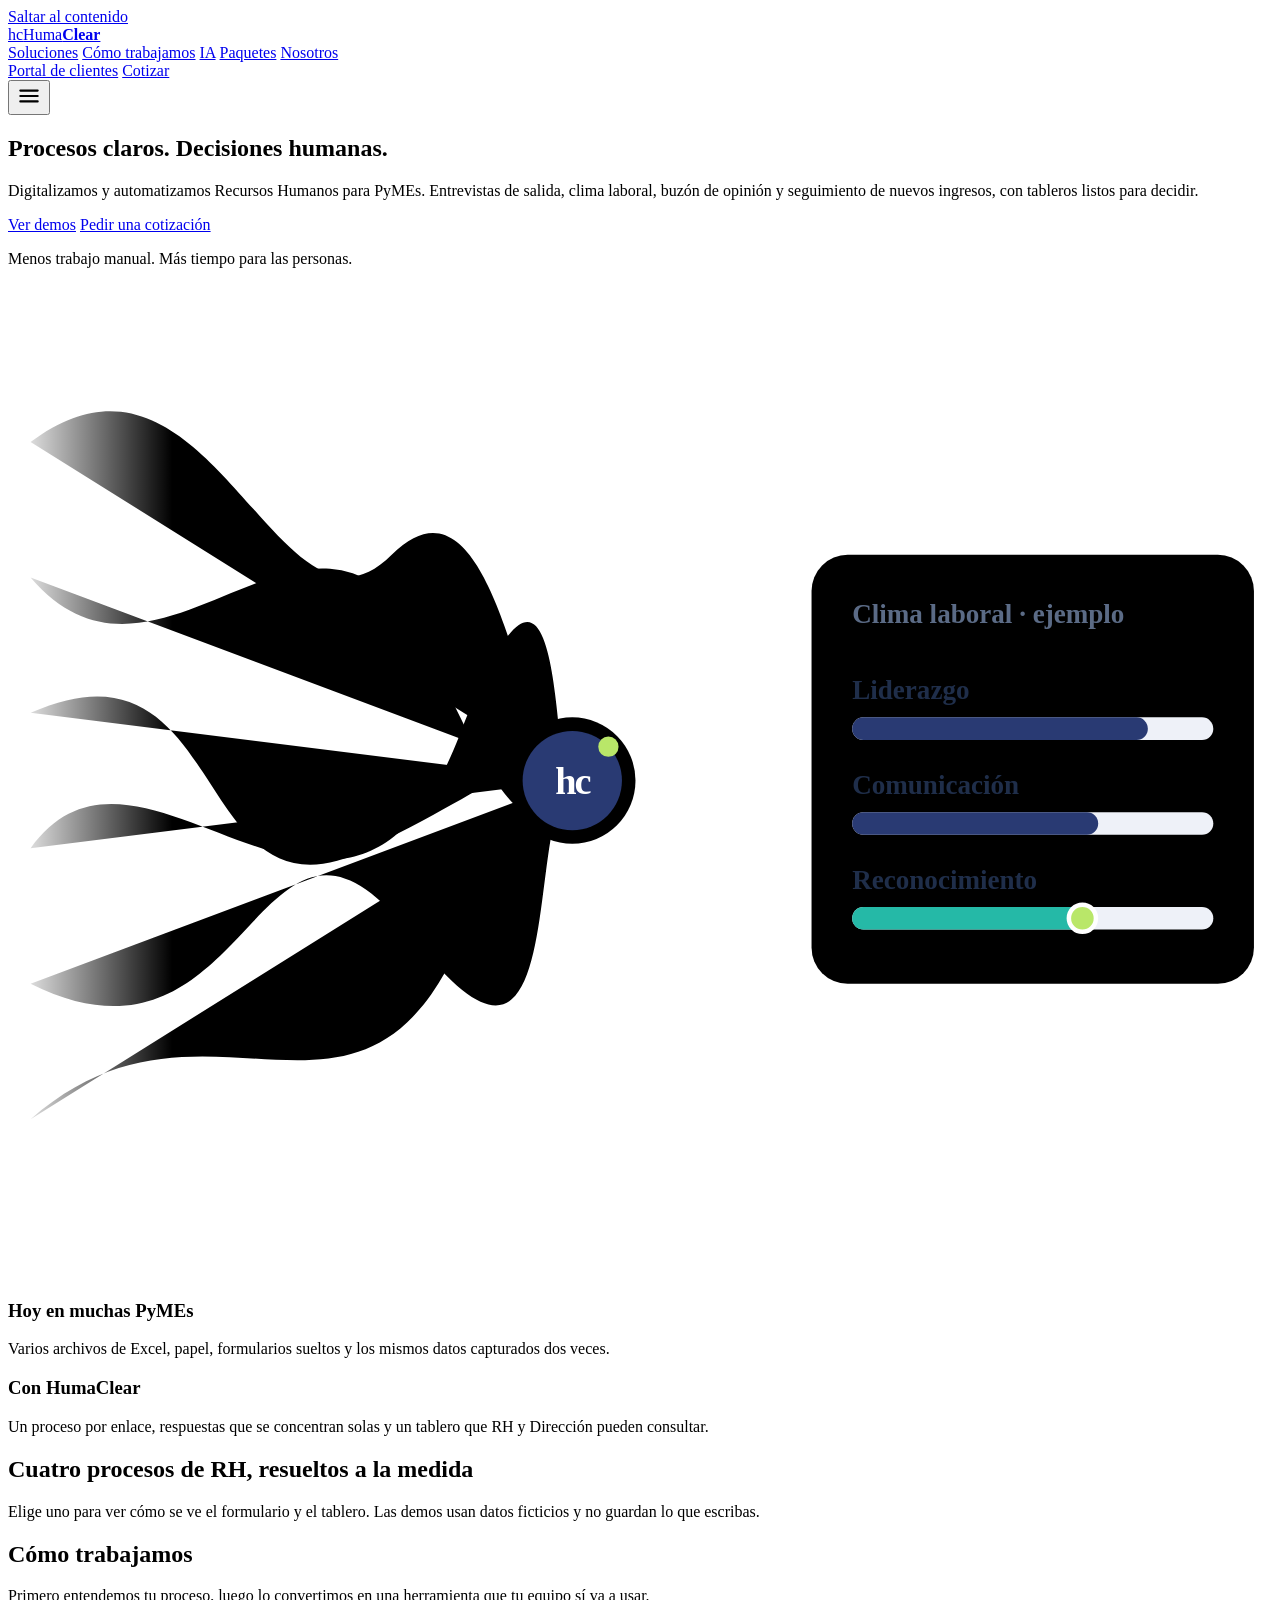
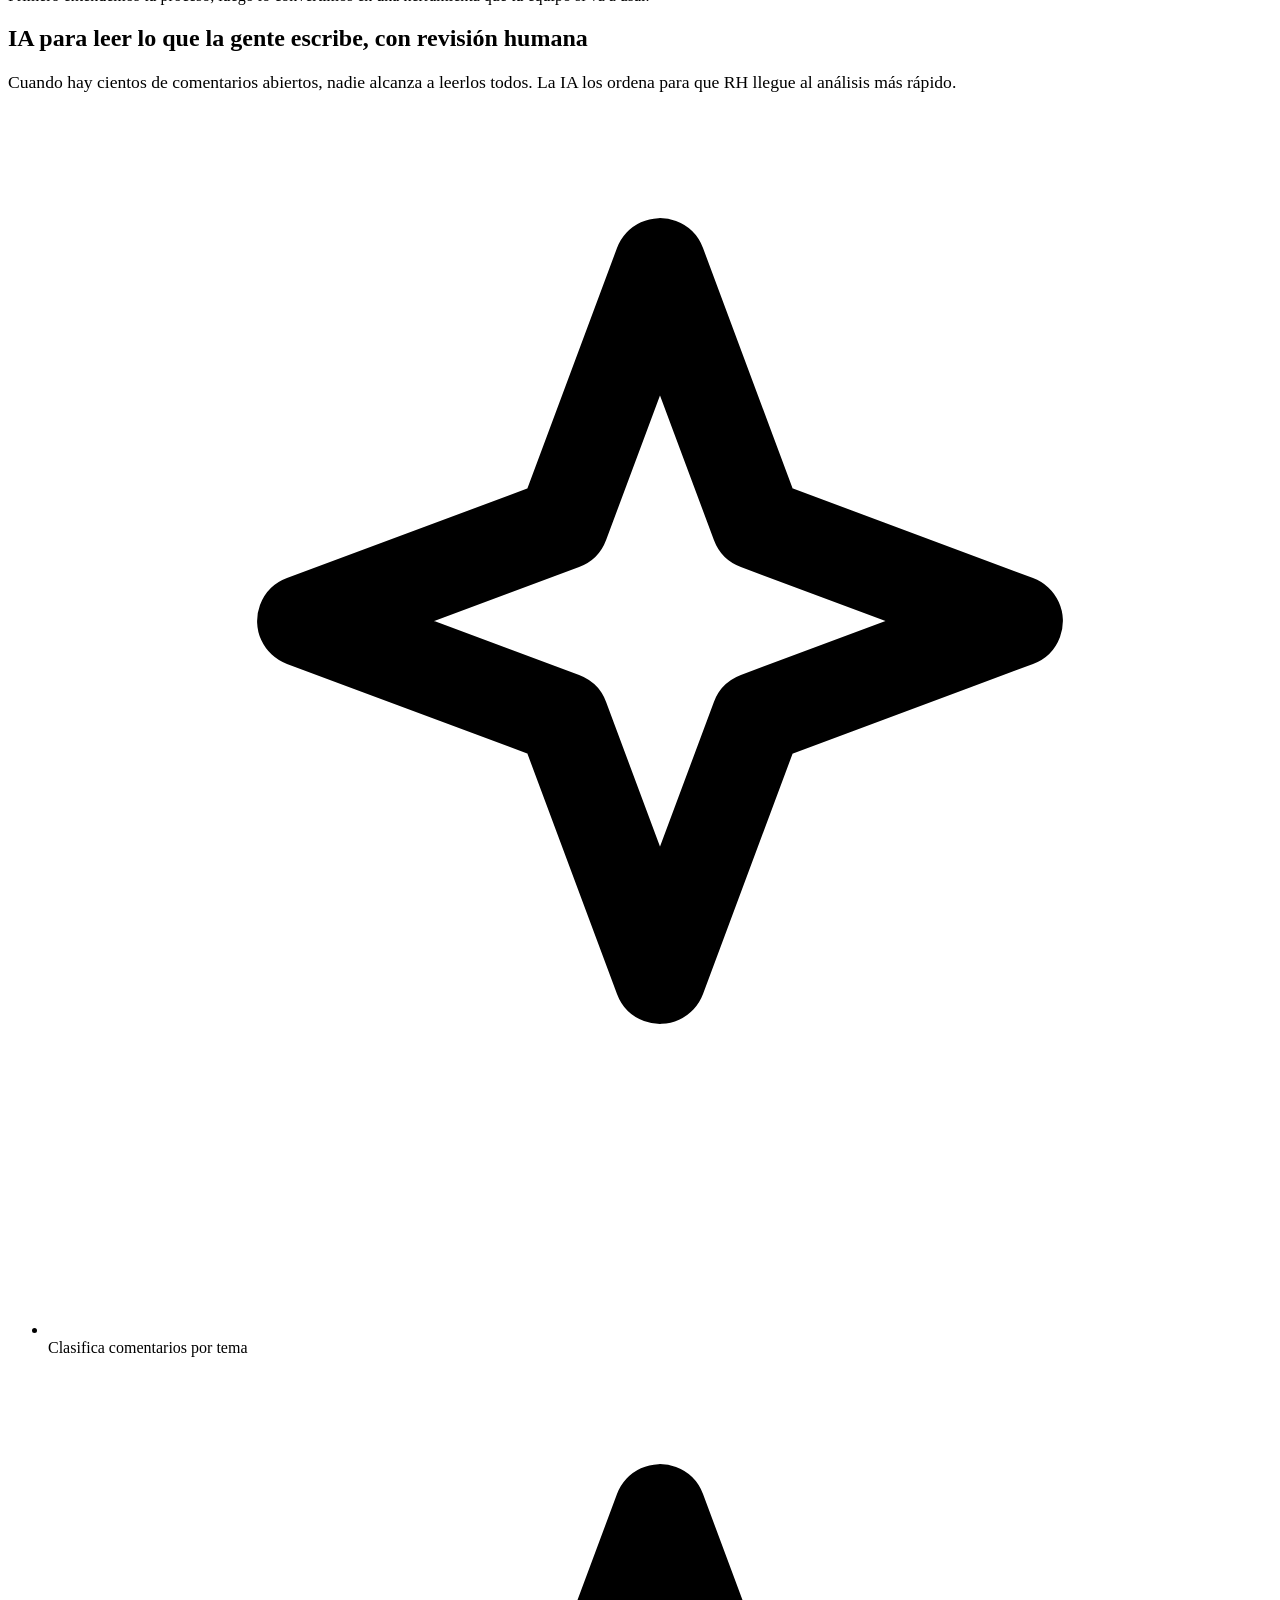
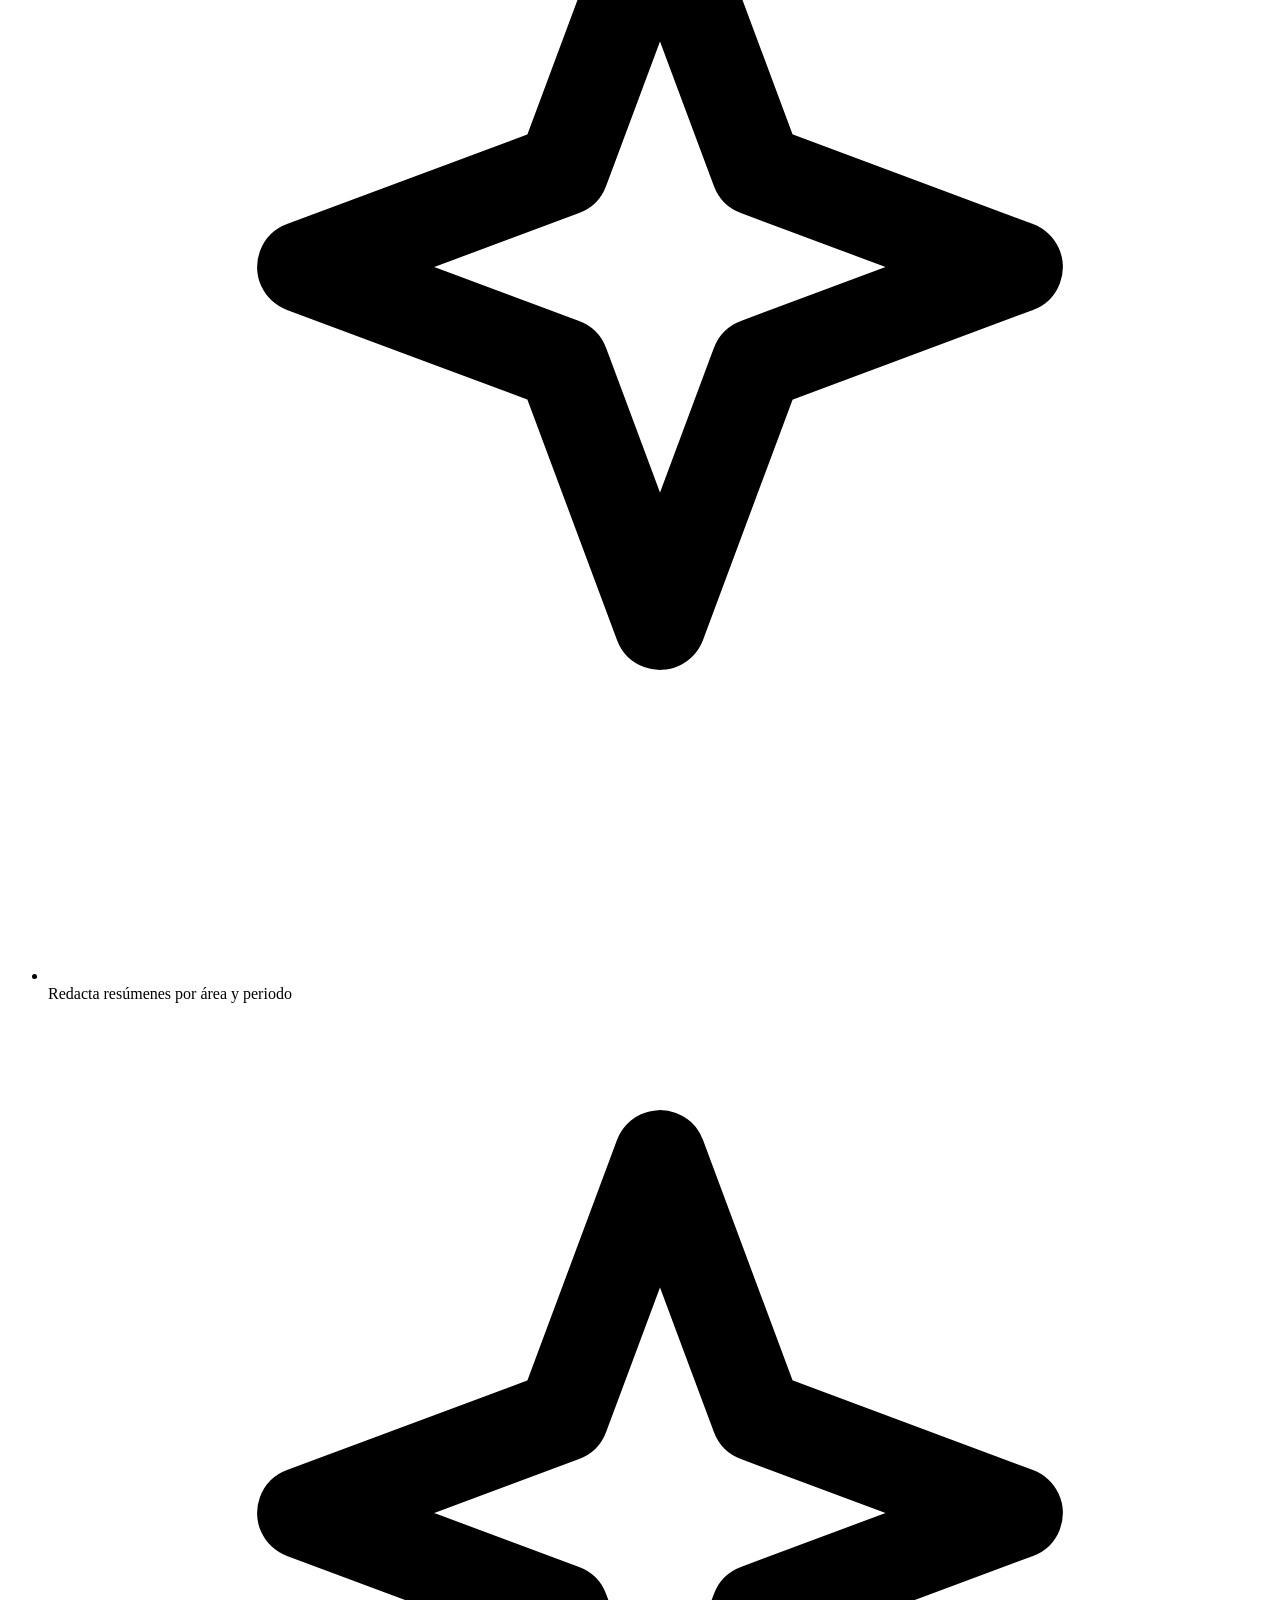
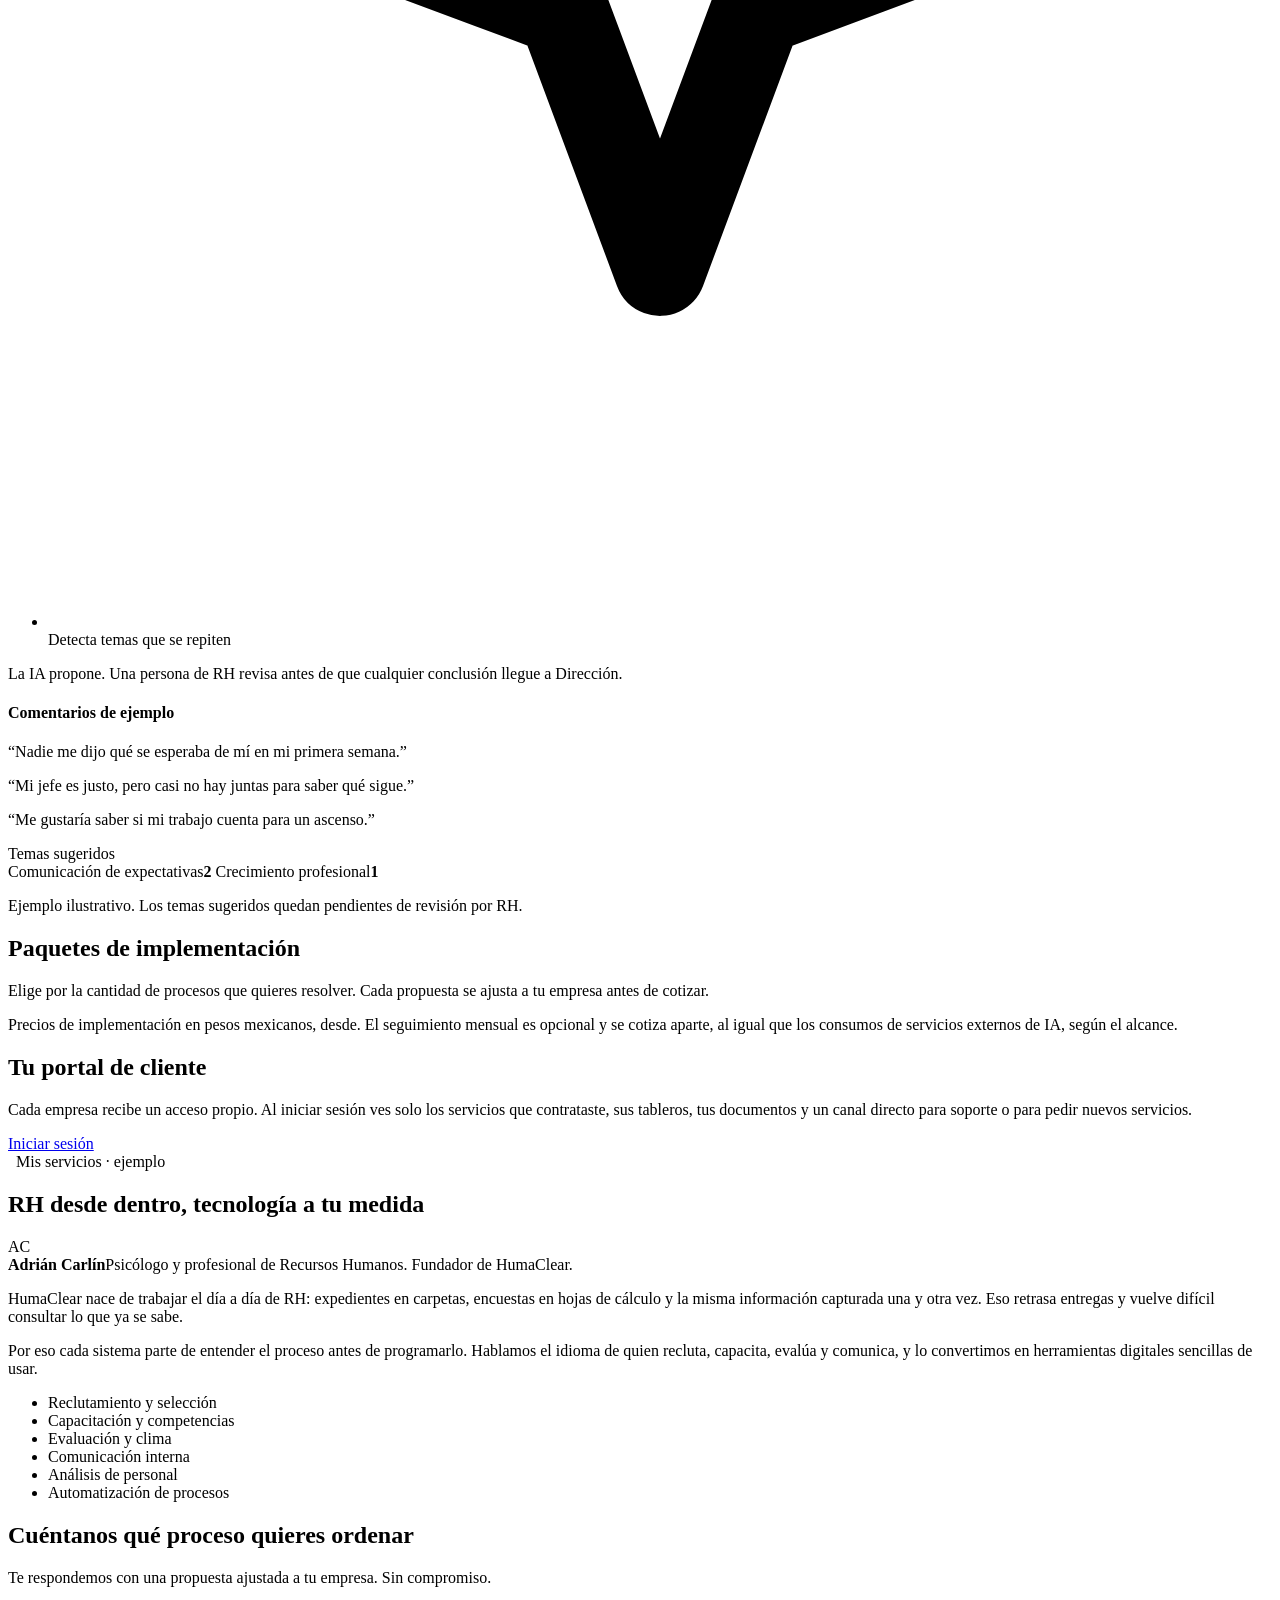
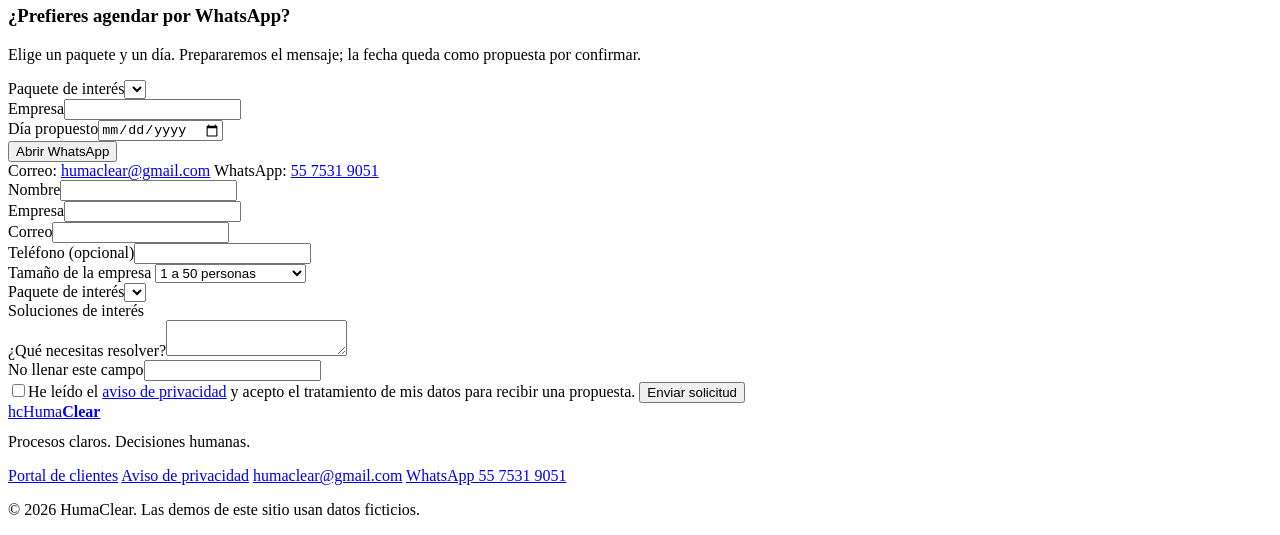
==== index.html @ 8079e9a6 "Add files via upload" ====
<!doctype html>
<html lang="es-MX">
<head>
  <meta charset="utf-8">
  <meta name="viewport" content="width=device-width, initial-scale=1">
  <title>HumaClear | Digitalización y automatización de RH para PyMEs</title>
  <meta name="description" content="HumaClear digitaliza y automatiza procesos de Recursos Humanos para PyMEs: entrevistas de salida, clima laboral, buzón de opinión y seguimiento 30-60-90, con tableros listos para decidir.">
  <meta name="theme-color" content="#293a73">
  <meta property="og:title" content="HumaClear | Procesos claros. Decisiones humanas.">
  <meta property="og:description" content="Sistemas de RH a la medida para PyMEs: menos trabajo manual, más tiempo para las personas.">
  <meta property="og:type" content="website">
  <link rel="icon" href="assets/favicon.svg" type="image/svg+xml">
  <link rel="preconnect" href="https://fonts.googleapis.com">
  <link rel="preconnect" href="https://fonts.gstatic.com" crossorigin>
  <link href="https://fonts.googleapis.com/css2?family=Manrope:wght@500;600;700;800&display=swap" rel="stylesheet">
  <link rel="stylesheet" href="css/styles.css">
</head>
<body>
<a class="sr-only" href="#contenido">Saltar al contenido</a>

<header class="site-header" id="top">
  <div class="wrap">
    <a class="logo" href="#top" aria-label="HumaClear, inicio"><span class="logo-mark" aria-hidden="true">hc<i></i></span><span class="logo-word">Huma<b>Clear</b></span></a>
    <nav class="nav" aria-label="Principal">
      <a href="#soluciones">Soluciones</a>
      <a href="#proceso">Cómo trabajamos</a>
      <a href="#ia">IA</a>
      <a href="#paquetes">Paquetes</a>
      <a href="#nosotros">Nosotros</a>
    </nav>
    <div class="header-cta">
      <a class="btn btn--ghost btn--sm" href="portal.html">Portal de clientes</a>
      <a class="btn btn--sm" href="#contacto">Cotizar</a>
    </div>
    <button class="menu-toggle" type="button" aria-label="Abrir menú" aria-expanded="false" id="menuBtn">
      <svg viewBox="0 0 24 24" width="26" height="26" fill="none" stroke="currentColor" stroke-width="2" stroke-linecap="round"><path d="M4 7h16M4 12h16M4 17h16"/></svg>
    </button>
  </div>
</header>

<main id="contenido">
  <section class="hero">
    <div class="wrap">
      <div class="hero-copy">
        <h1>Procesos claros. Decisiones humanas.</h1>
        <p>Digitalizamos y automatizamos Recursos Humanos para PyMEs. Entrevistas de salida, clima laboral, buzón de opinión y seguimiento de nuevos ingresos, con tableros listos para decidir.</p>
        <div class="hero-cta">
          <a class="btn" href="#soluciones">Ver demos</a>
          <a class="btn btn--ghost" href="#contacto">Pedir una cotización</a>
        </div>
        <p class="hero-note">Menos trabajo manual. Más tiempo para las personas.</p>
      </div>

      <svg class="flow" viewBox="0 0 560 440" role="img" aria-label="Varias líneas enredadas, que representan archivos y formatos sueltos, convergen en HumaClear y salen como una sola línea ordenada hacia un tablero de resultados.">
        <defs><linearGradient id="fadeIn" x1="0" x2="1" y1="0" y2="0"><stop offset="0" stop-color="#fff" stop-opacity="0"/><stop offset="0.28" stop-color="#fff" stop-opacity="1"/></linearGradient><mask id="fadeMask" maskUnits="userSpaceOnUse" x="0" y="0" width="260" height="440"><rect width="260" height="440" fill="url(#fadeIn)"/></mask></defs>
        <g mask="url(#fadeMask)">
        <path class="tangle" pathLength="1" d="M10,70 C90,10 120,170 170,120 S230,230 250,220"/>
        <path class="tangle" pathLength="1" d="M10,130 C70,200 140,60 190,170 S235,215 250,220"/>
        <path class="tangle" pathLength="1" d="M10,190 C100,150 80,290 160,250 S225,205 250,220"/>
        <path class="tangle" pathLength="1" d="M10,250 C60,180 150,330 200,200 S240,235 250,220"/>
        <path class="tangle" pathLength="1" d="M10,310 C110,360 110,200 180,290 S228,238 250,220"/>
        <path class="tangle" pathLength="1" d="M10,370 C90,300 160,400 205,280 S240,240 250,220"/>
        </g>
        <path class="clean" pathLength="1" d="M276,220 H356"/>
        <g class="node">
          <circle class="node-ring" cx="250" cy="220" r="28"/>
          <circle cx="250" cy="220" r="22" fill="#293a73"/>
          <text x="250" y="226" text-anchor="middle" font-size="17" font-weight="800" fill="#fff" letter-spacing="-1">hc</text>
          <circle cx="266" cy="205" r="4.5" fill="#b9e769"/>
        </g>
        <g class="result">
          <rect class="card-bg" x="356" y="120" width="196" height="190" rx="16"/>
          <text x="374" y="150" font-size="12" font-weight="700" fill="#5b6b86">Clima laboral · ejemplo</text>
          <text x="374" y="184" font-size="12" font-weight="600" fill="#1f2e4a">Liderazgo</text>
          <rect x="374" y="192" width="160" height="10" rx="5" fill="#eef1f8"/><rect x="374" y="192" width="131" height="10" rx="5" fill="#293a73"/>
          <text x="374" y="226" font-size="12" font-weight="600" fill="#1f2e4a">Comunicación</text>
          <rect x="374" y="234" width="160" height="10" rx="5" fill="#eef1f8"/><rect x="374" y="234" width="109" height="10" rx="5" fill="#293a73"/>
          <text x="374" y="268" font-size="12" font-weight="600" fill="#1f2e4a">Reconocimiento</text>
          <rect x="374" y="276" width="160" height="10" rx="5" fill="#eef1f8"/><rect x="374" y="276" width="102" height="10" rx="5" fill="#25b9a7"/>
          <circle cx="476" cy="281" r="6" fill="#b9e769" stroke="#fff" stroke-width="2"/>
        </g>
      </svg>
    </div>
  </section>

  <section class="contrast" aria-label="Antes y después">
    <div class="wrap">
      <div class="col"><h3>Hoy en muchas PyMEs</h3><p>Varios archivos de Excel, papel, formularios sueltos y los mismos datos capturados dos veces.</p></div>
      <div class="col"><h3>Con HumaClear</h3><p>Un proceso por enlace, respuestas que se concentran solas y un tablero que RH y Dirección pueden consultar.</p></div>
    </div>
  </section>

  <section class="section" id="soluciones">
    <div class="wrap">
      <div class="section-head">
        <h2>Cuatro procesos de RH, resueltos a la medida</h2>
        <p>Elige uno para ver cómo se ve el formulario y el tablero. Las demos usan datos ficticios y no guardan lo que escribas.</p>
      </div>
      <div class="demo">
        <div class="tabs" role="tablist" aria-label="Soluciones" id="tabs"></div>
        <div id="panel" class="panel" role="tabpanel" aria-live="polite"></div>
      </div>
    </div>
  </section>

  <section class="section section--tint" id="proceso">
    <div class="wrap">
      <div class="section-head">
        <h2>Cómo trabajamos</h2>
        <p>Primero entendemos tu proceso, luego lo convertimos en una herramienta que tu equipo sí va a usar.</p>
      </div>
      <ol class="steps" id="steps" style="list-style:none;padding:0;margin:0"></ol>
    </div>
  </section>

  <section class="section ia" id="ia">
    <div class="wrap grid">
      <div>
        <h2>IA para leer lo que la gente escribe, con revisión humana</h2>
        <p style="margin-top:14px;font-size:1.1rem">Cuando hay cientos de comentarios abiertos, nadie alcanza a leerlos todos. La IA los ordena para que RH llegue al análisis más rápido.</p>
        <ul class="uses">
          <li><svg viewBox="0 0 24 24" fill="none" stroke="currentColor" stroke-width="1.8" stroke-linecap="round" stroke-linejoin="round"><path d="M12 3l1.9 5.1L19 10l-5.1 1.9L12 17l-1.9-5.1L5 10l5.1-1.9z"/></svg>Clasifica comentarios por tema</li>
          <li><svg viewBox="0 0 24 24" fill="none" stroke="currentColor" stroke-width="1.8" stroke-linecap="round" stroke-linejoin="round"><path d="M12 3l1.9 5.1L19 10l-5.1 1.9L12 17l-1.9-5.1L5 10l5.1-1.9z"/></svg>Redacta resúmenes por área y periodo</li>
          <li><svg viewBox="0 0 24 24" fill="none" stroke="currentColor" stroke-width="1.8" stroke-linecap="round" stroke-linejoin="round"><path d="M12 3l1.9 5.1L19 10l-5.1 1.9L12 17l-1.9-5.1L5 10l5.1-1.9z"/></svg>Detecta temas que se repiten</li>
        </ul>
        <p class="human">La IA propone. Una persona de RH revisa antes de que cualquier conclusión llegue a Dirección.</p>
      </div>
      <div class="ia-demo" aria-label="Ejemplo de clasificación con IA">
        <h4>Comentarios de ejemplo</h4>
        <p class="quote">“Nadie me dijo qué se esperaba de mí en mi primera semana.”</p>
        <p class="quote">“Mi jefe es justo, pero casi no hay juntas para saber qué sigue.”</p>
        <p class="quote">“Me gustaría saber si mi trabajo cuenta para un ascenso.”</p>
        <div class="ia-arrow">Temas sugeridos</div>
        <div class="themes">
          <span class="theme">Comunicación de expectativas<b>2</b></span>
          <span class="theme">Crecimiento profesional<b>1</b></span>
        </div>
        <p class="demo-note">Ejemplo ilustrativo. Los temas sugeridos quedan pendientes de revisión por RH.</p>
      </div>
    </div>
  </section>

  <section class="section" id="paquetes">
    <div class="wrap">
      <div class="section-head">
        <h2>Paquetes de implementación</h2>
        <p>Elige por la cantidad de procesos que quieres resolver. Cada propuesta se ajusta a tu empresa antes de cotizar.</p>
      </div>
      <div class="packs" id="packs"></div>
      <p class="fine">Precios de implementación en pesos mexicanos, desde. El seguimiento mensual es opcional y se cotiza aparte, al igual que los consumos de servicios externos de IA, según el alcance.</p>
    </div>
  </section>

  <section class="section section--tint" id="portal">
    <div class="wrap portal-tease">
      <div>
        <h2>Tu portal de cliente</h2>
        <p>Cada empresa recibe un acceso propio. Al iniciar sesión ves solo los servicios que contrataste, sus tableros, tus documentos y un canal directo para soporte o para pedir nuevos servicios.</p>
        <a class="btn" href="portal.html">Iniciar sesión</a>
      </div>
      <div class="mini-portal" aria-label="Vista de ejemplo del portal">
        <div class="bar"><i></i><i></i><i></i><span style="margin-left:8px">Mis servicios · ejemplo</span></div>
        <div class="rows" id="miniRows"></div>
      </div>
    </div>
  </section>

  <section class="section" id="nosotros">
    <div class="wrap about">
      <div>
        <h2>RH desde dentro, tecnología a tu medida</h2>
        <div class="founder">
          <div class="avatar" aria-hidden="true">AC</div>
          <div><strong>Adrián Carlín</strong><span>Psicólogo y profesional de Recursos Humanos. Fundador de HumaClear.</span></div>
        </div>
      </div>
      <div class="about-body">
        <p>HumaClear nace de trabajar el día a día de RH: expedientes en carpetas, encuestas en hojas de cálculo y la misma información capturada una y otra vez. Eso retrasa entregas y vuelve difícil consultar lo que ya se sabe.</p>
        <p>Por eso cada sistema parte de entender el proceso antes de programarlo. Hablamos el idioma de quien recluta, capacita, evalúa y comunica, y lo convertimos en herramientas digitales sencillas de usar.</p>
        <ul>
          <li>Reclutamiento y selección</li>
          <li>Capacitación y competencias</li>
          <li>Evaluación y clima</li>
          <li>Comunicación interna</li>
          <li>Análisis de personal</li>
          <li>Automatización de procesos</li>
        </ul>
      </div>
    </div>
  </section>

  <section class="section section--tint" id="contacto">
    <div class="wrap contact">
      <div class="contact-side">
        <h2>Cuéntanos qué proceso quieres ordenar</h2>
        <p>Te respondemos con una propuesta ajustada a tu empresa. Sin compromiso.</p>
        <div class="alt">
          <h3>¿Prefieres agendar por WhatsApp?</h3>
          <p>Elige un paquete y un día. Prepararemos el mensaje; la fecha queda como propuesta por confirmar.</p>
          <form id="waForm" novalidate>
            <div class="field"><label for="waPack">Paquete de interés</label><select id="waPack"></select></div>
            <div class="field"><label for="waCompany">Empresa</label><input id="waCompany" type="text" autocomplete="organization"></div>
            <div class="field"><label for="waDay">Día propuesto</label><input id="waDay" type="date"></div>
            <button class="btn btn--accent btn--block" type="submit">Abrir WhatsApp</button>
          </form>
        </div>
        <div class="direct">
          <span>Correo: <a href="mailto:humaclear@gmail.com">humaclear@gmail.com</a></span>
          <span>WhatsApp: <a href="https://wa.me/525575319051">55 7531 9051</a></span>
        </div>
      </div>

      <form class="form-card" id="leadForm" novalidate>
        <div class="row2">
          <div class="field"><label for="lName">Nombre</label><input id="lName" name="name" type="text" autocomplete="name" required></div>
          <div class="field"><label for="lCompany">Empresa</label><input id="lCompany" name="company" type="text" autocomplete="organization" required></div>
        </div>
        <div class="row2">
          <div class="field"><label for="lEmail">Correo</label><input id="lEmail" name="email" type="email" autocomplete="email" required></div>
          <div class="field"><label for="lPhone">Teléfono <span class="opt">(opcional)</span></label><input id="lPhone" name="phone" type="tel" autocomplete="tel"></div>
        </div>
        <div class="row2">
          <div class="field"><label for="lSize">Tamaño de la empresa</label>
            <select id="lSize" name="size"><option value="1-50">1 a 50 personas</option><option value="51-150">51 a 150 personas</option><option value="151-500">151 a 500 personas</option><option value="500+">Más de 500 personas</option></select></div>
          <div class="field"><label for="lPack">Paquete de interés</label><select id="lPack" name="packageId"></select></div>
        </div>
        <div class="field" role="group" aria-labelledby="lInterestsLabel">
          <span class="label" id="lInterestsLabel">Soluciones de interés</span>
          <div class="checks" id="lInterests"></div>
        </div>
        <div class="field"><label for="lMsg">¿Qué necesitas resolver?</label><textarea id="lMsg" name="message" required></textarea></div>
        <div class="hp" aria-hidden="true"><label>No llenar este campo<input type="text" name="website" tabindex="-1" autocomplete="off"></label></div>
        <label class="check" style="margin-bottom:18px"><input type="checkbox" id="lConsent" required><span>He leído el <a href="privacidad.html" target="_blank" rel="noopener">aviso de privacidad</a> y acepto el tratamiento de mis datos para recibir una propuesta.</span></label>
        <button class="btn btn--block" type="submit" id="lSubmit">Enviar solicitud</button>
        <div id="lMsgBox" role="status" aria-live="polite"></div>
      </form>
    </div>
  </section>
</main>

<footer class="site-footer">
  <div class="wrap">
    <div>
      <a class="logo" href="#top" aria-label="HumaClear, inicio"><span class="logo-mark" aria-hidden="true">hc<i></i></span><span class="logo-word">Huma<b>Clear</b></span></a>
      <p style="margin-top:12px;max-width:300px">Procesos claros. Decisiones humanas.</p>
    </div>
    <div class="links">
      <a href="portal.html">Portal de clientes</a>
      <a href="privacidad.html">Aviso de privacidad</a>
      <a href="mailto:humaclear@gmail.com">humaclear@gmail.com</a>
      <a href="https://wa.me/525575319051">WhatsApp 55 7531 9051</a>
    </div>
    <p class="legal">© <span id="year">2026</span> HumaClear. Las demos de este sitio usan datos ficticios.</p>
  </div>
</footer>

<script type="module" src="js/site.js"></script>
</body>
</html>
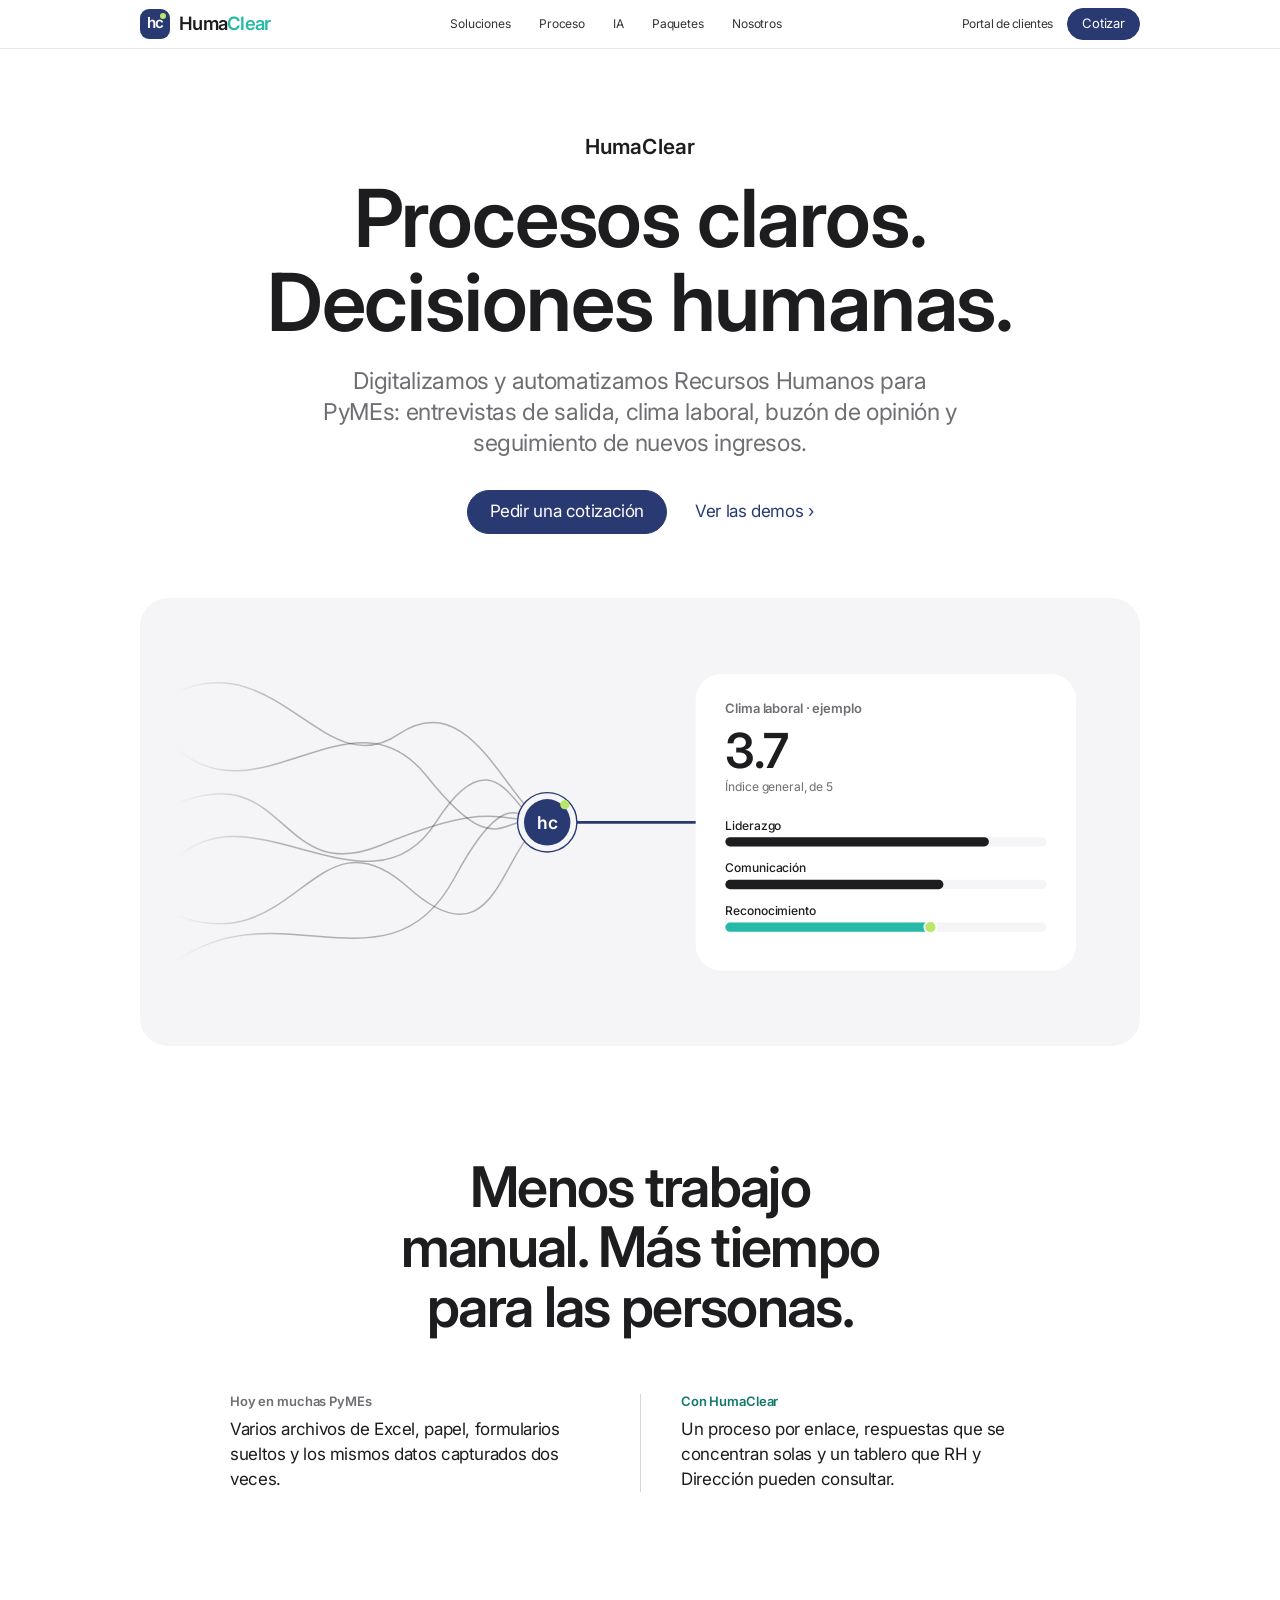
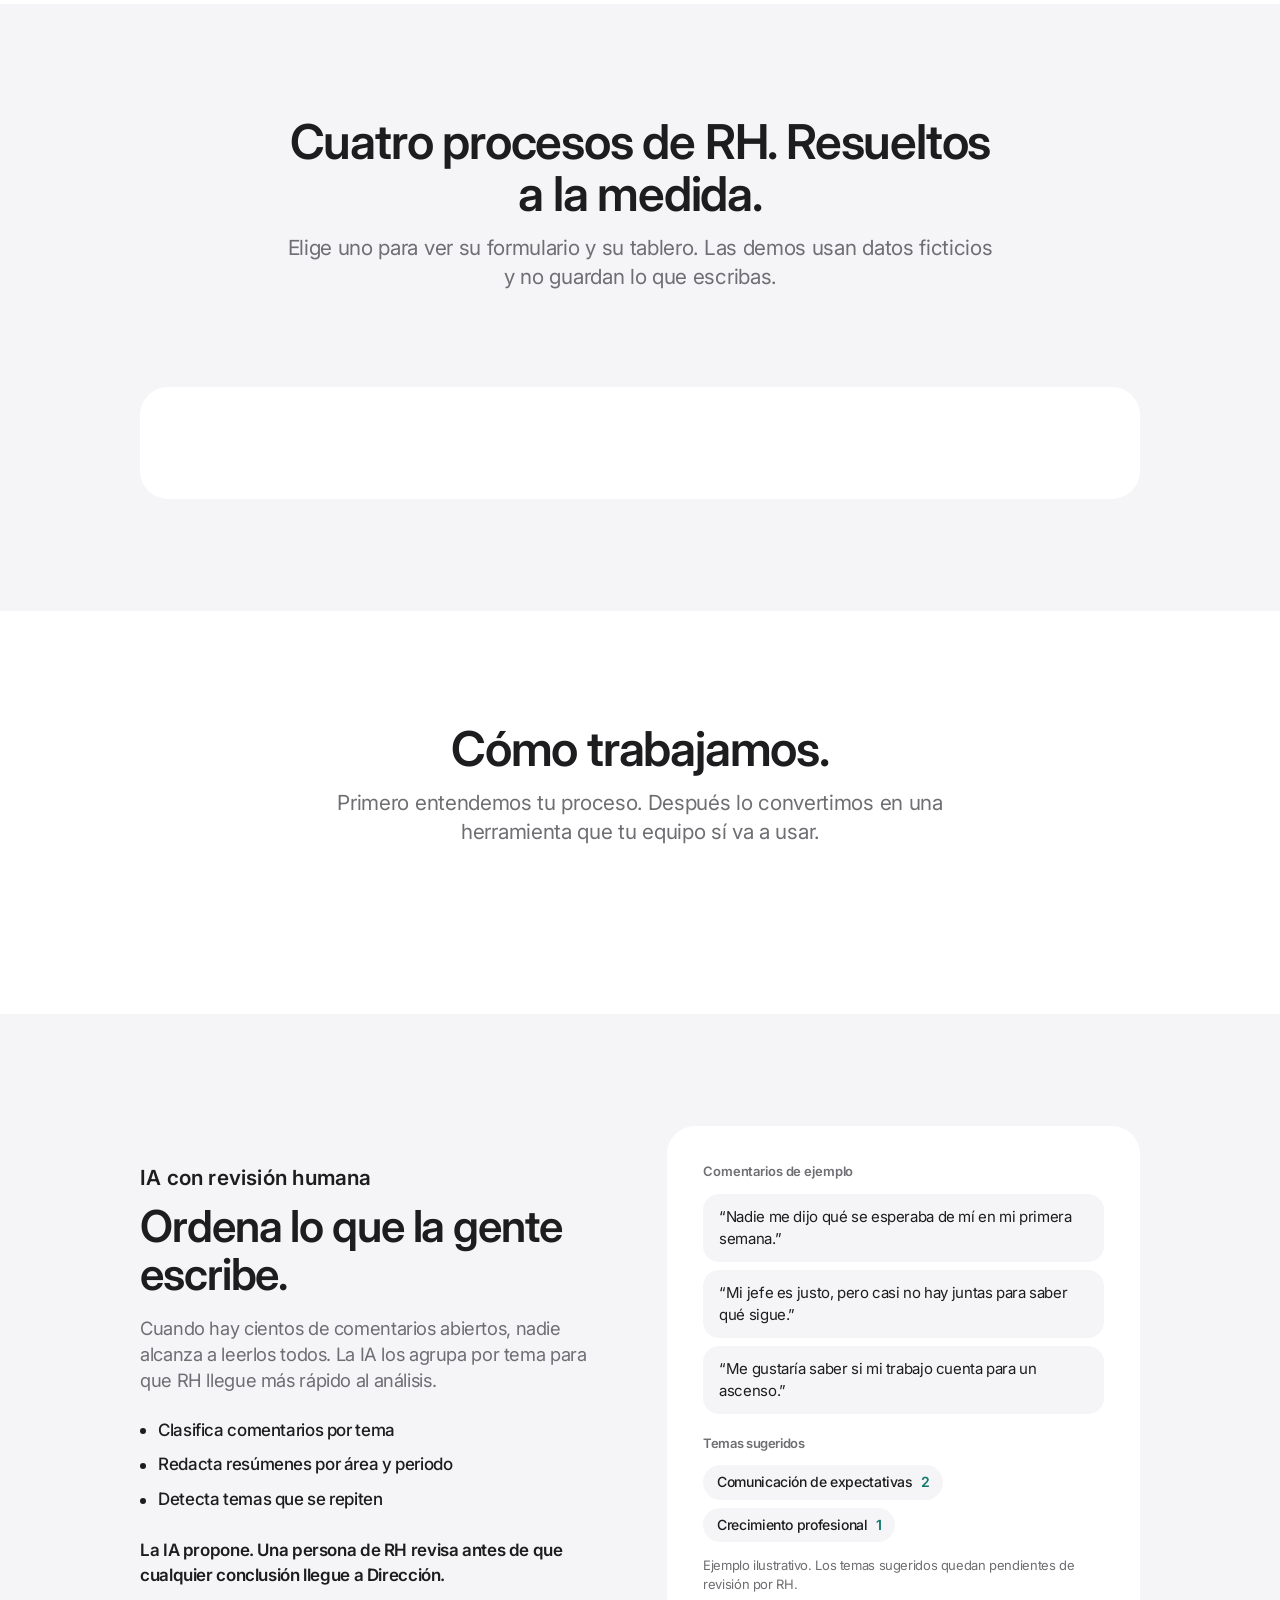
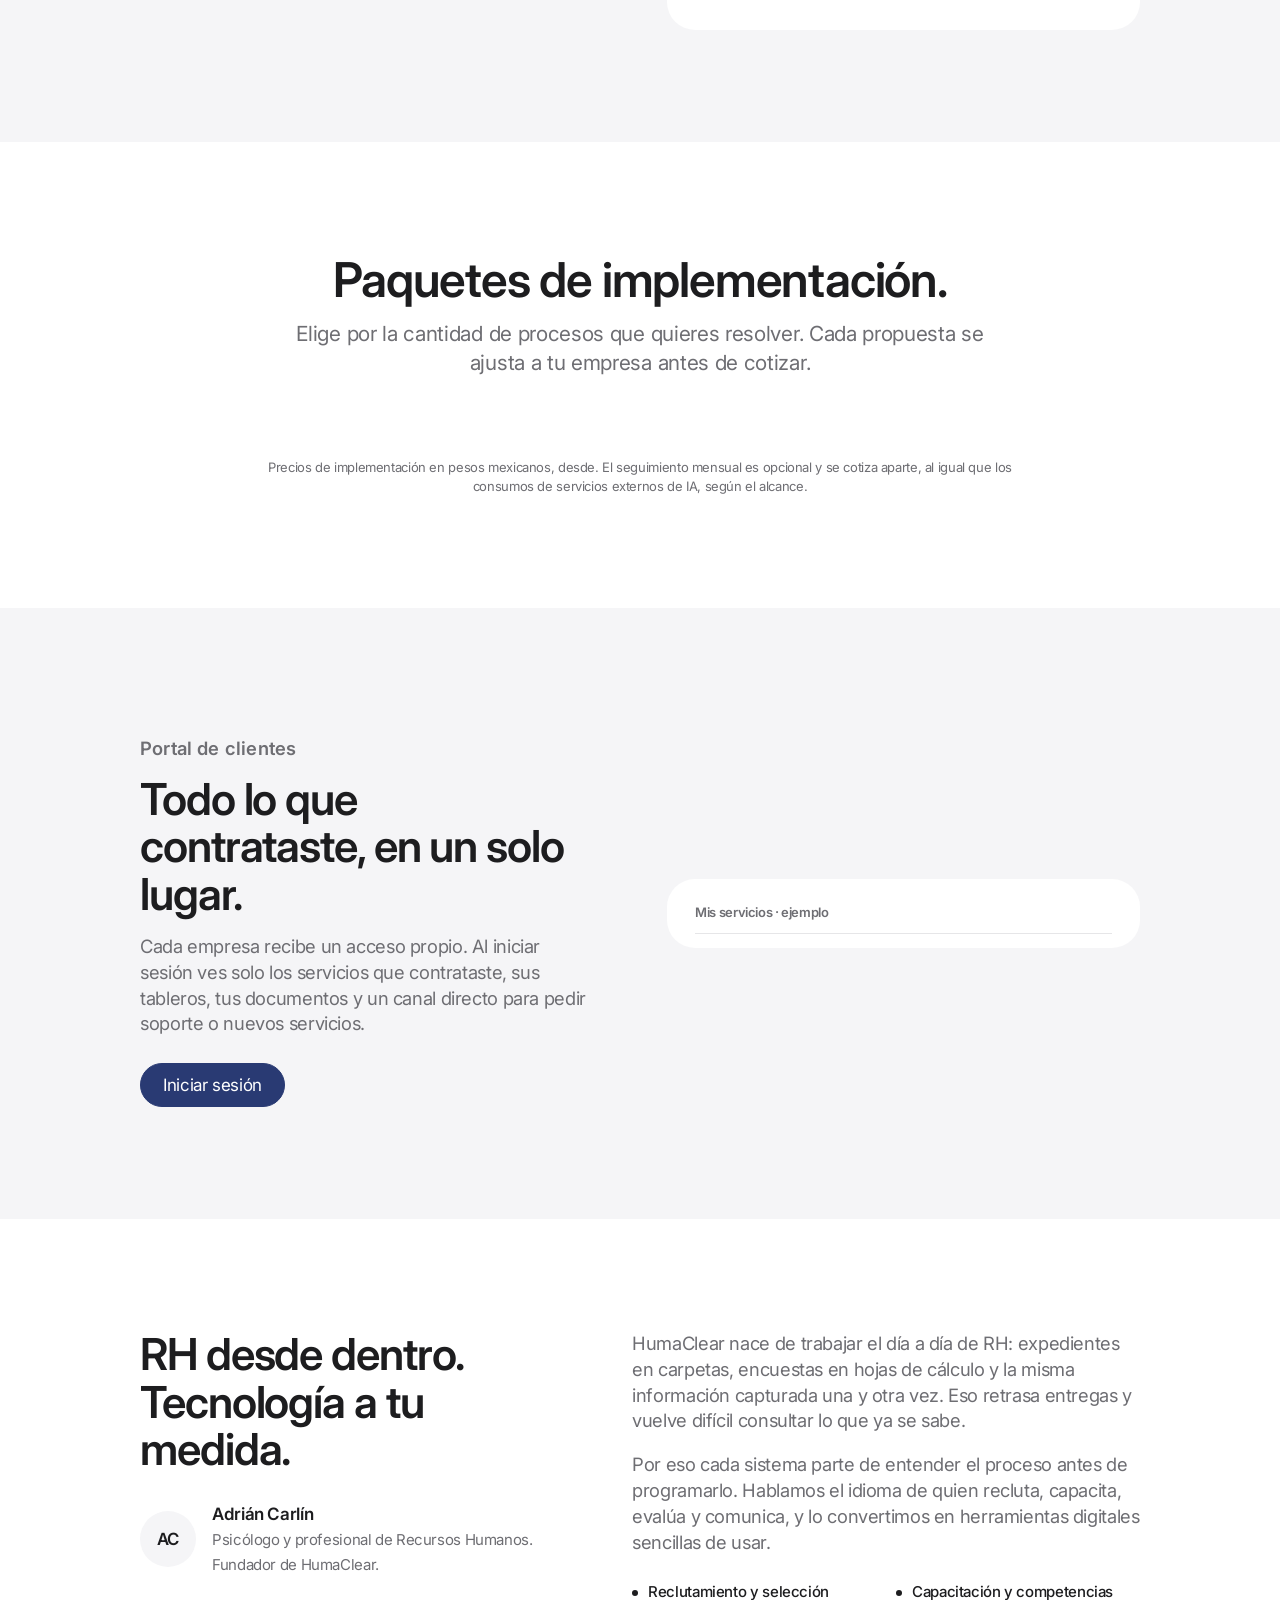
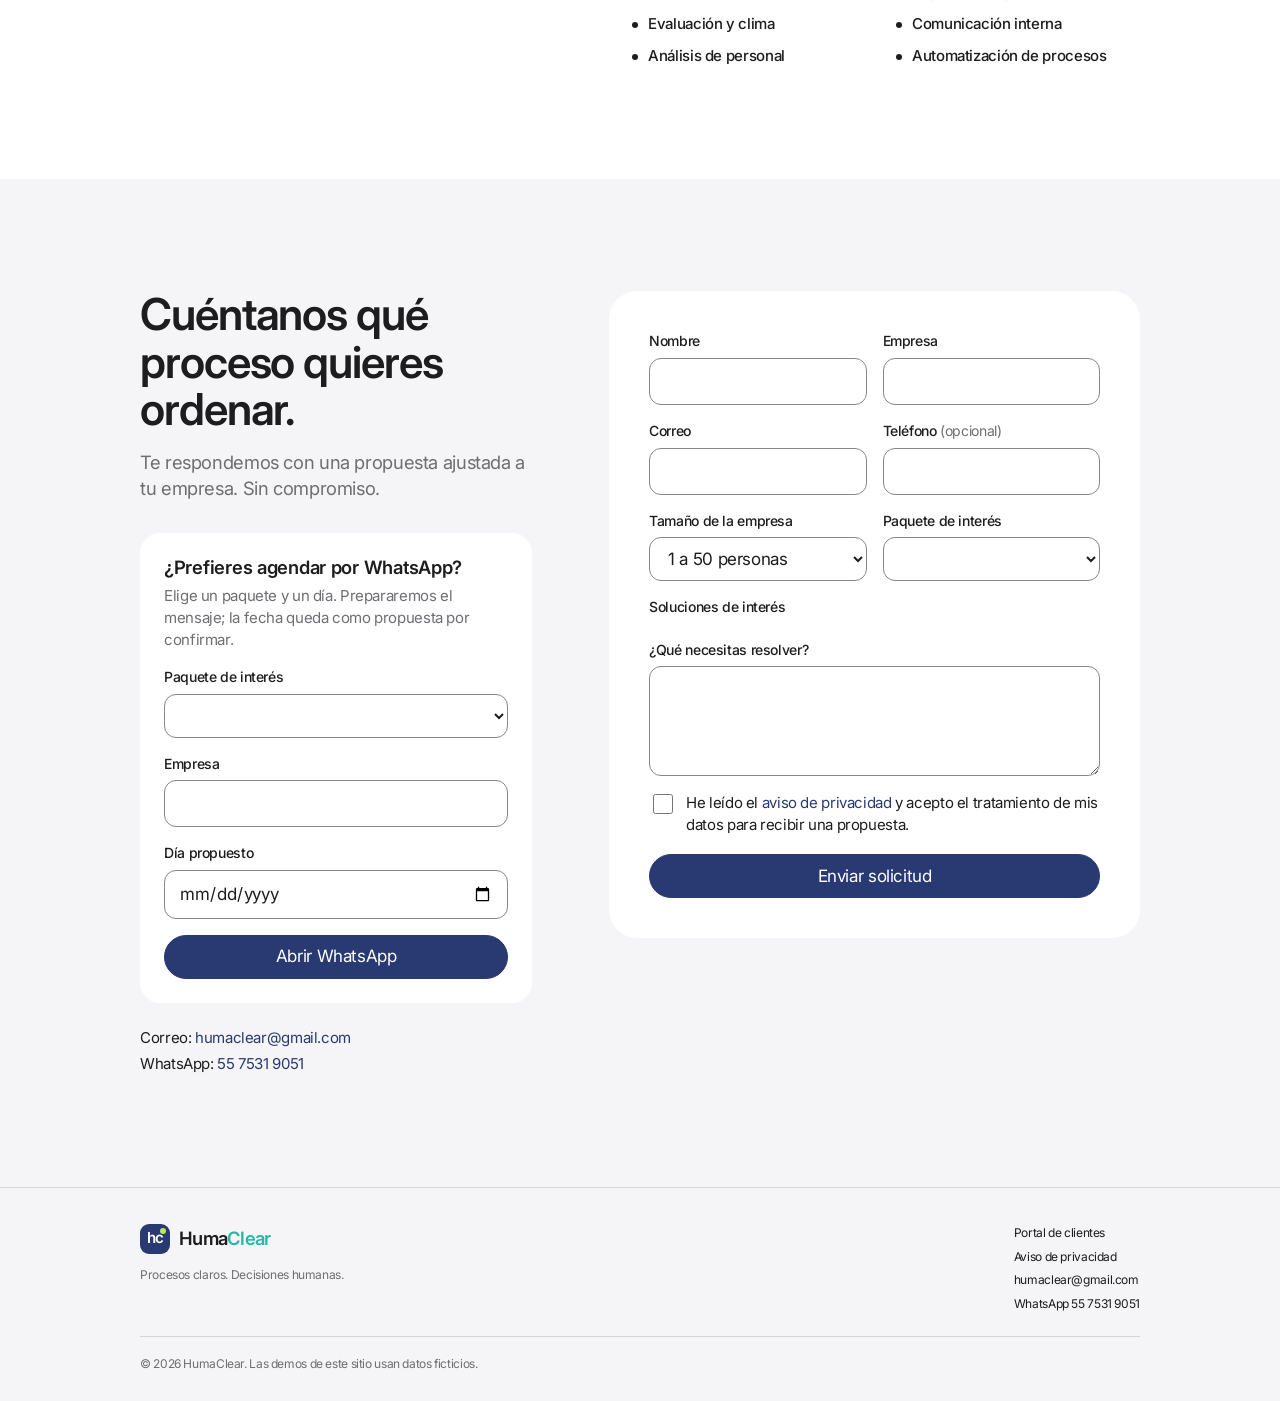
==== commit e6464501: "estilo apple" ====
--- a/index.html
+++ b/index.html
@@ -5,14 +5,14 @@
   <meta name="viewport" content="width=device-width, initial-scale=1">
   <title>HumaClear | Digitalización y automatización de RH para PyMEs</title>
   <meta name="description" content="HumaClear digitaliza y automatiza procesos de Recursos Humanos para PyMEs: entrevistas de salida, clima laboral, buzón de opinión y seguimiento 30-60-90, con tableros listos para decidir.">
-  <meta name="theme-color" content="#293a73">
+  <meta name="theme-color" content="#ffffff">
   <meta property="og:title" content="HumaClear | Procesos claros. Decisiones humanas.">
   <meta property="og:description" content="Sistemas de RH a la medida para PyMEs: menos trabajo manual, más tiempo para las personas.">
   <meta property="og:type" content="website">
   <link rel="icon" href="assets/favicon.svg" type="image/svg+xml">
   <link rel="preconnect" href="https://fonts.googleapis.com">
   <link rel="preconnect" href="https://fonts.gstatic.com" crossorigin>
-  <link href="https://fonts.googleapis.com/css2?family=Manrope:wght@500;600;700;800&display=swap" rel="stylesheet">
+  <link href="https://fonts.googleapis.com/css2?family=Inter:wght@400;500;600&display=swap" rel="stylesheet">
   <link rel="stylesheet" href="css/styles.css">
 </head>
 <body>
@@ -23,17 +23,17 @@
     <a class="logo" href="#top" aria-label="HumaClear, inicio"><span class="logo-mark" aria-hidden="true">hc<i></i></span><span class="logo-word">Huma<b>Clear</b></span></a>
     <nav class="nav" aria-label="Principal">
       <a href="#soluciones">Soluciones</a>
-      <a href="#proceso">Cómo trabajamos</a>
+      <a href="#proceso">Proceso</a>
       <a href="#ia">IA</a>
       <a href="#paquetes">Paquetes</a>
       <a href="#nosotros">Nosotros</a>
     </nav>
     <div class="header-cta">
-      <a class="btn btn--ghost btn--sm" href="portal.html">Portal de clientes</a>
+      <a class="plain" href="portal.html">Portal de clientes</a>
       <a class="btn btn--sm" href="#contacto">Cotizar</a>
     </div>
     <button class="menu-toggle" type="button" aria-label="Abrir menú" aria-expanded="false" id="menuBtn">
-      <svg viewBox="0 0 24 24" width="26" height="26" fill="none" stroke="currentColor" stroke-width="2" stroke-linecap="round"><path d="M4 7h16M4 12h16M4 17h16"/></svg>
+      <svg viewBox="0 0 24 24" width="24" height="24" fill="none" stroke="currentColor" stroke-width="1.8" stroke-linecap="round"><path d="M4 8h16M4 16h16"/></svg>
     </button>
   </div>
 </header>
@@ -41,87 +41,94 @@
 <main id="contenido">
   <section class="hero">
     <div class="wrap">
-      <div class="hero-copy">
-        <h1>Procesos claros. Decisiones humanas.</h1>
-        <p>Digitalizamos y automatizamos Recursos Humanos para PyMEs. Entrevistas de salida, clima laboral, buzón de opinión y seguimiento de nuevos ingresos, con tableros listos para decidir.</p>
-        <div class="hero-cta">
-          <a class="btn" href="#soluciones">Ver demos</a>
-          <a class="btn btn--ghost" href="#contacto">Pedir una cotización</a>
-        </div>
-        <p class="hero-note">Menos trabajo manual. Más tiempo para las personas.</p>
-      </div>
-
-      <svg class="flow" viewBox="0 0 560 440" role="img" aria-label="Varias líneas enredadas, que representan archivos y formatos sueltos, convergen en HumaClear y salen como una sola línea ordenada hacia un tablero de resultados.">
-        <defs><linearGradient id="fadeIn" x1="0" x2="1" y1="0" y2="0"><stop offset="0" stop-color="#fff" stop-opacity="0"/><stop offset="0.28" stop-color="#fff" stop-opacity="1"/></linearGradient><mask id="fadeMask" maskUnits="userSpaceOnUse" x="0" y="0" width="260" height="440"><rect width="260" height="440" fill="url(#fadeIn)"/></mask></defs>
-        <g mask="url(#fadeMask)">
-        <path class="tangle" pathLength="1" d="M10,70 C90,10 120,170 170,120 S230,230 250,220"/>
-        <path class="tangle" pathLength="1" d="M10,130 C70,200 140,60 190,170 S235,215 250,220"/>
-        <path class="tangle" pathLength="1" d="M10,190 C100,150 80,290 160,250 S225,205 250,220"/>
-        <path class="tangle" pathLength="1" d="M10,250 C60,180 150,330 200,200 S240,235 250,220"/>
-        <path class="tangle" pathLength="1" d="M10,310 C110,360 110,200 180,290 S228,238 250,220"/>
-        <path class="tangle" pathLength="1" d="M10,370 C90,300 160,400 205,280 S240,240 250,220"/>
-        </g>
-        <path class="clean" pathLength="1" d="M276,220 H356"/>
-        <g class="node">
-          <circle class="node-ring" cx="250" cy="220" r="28"/>
-          <circle cx="250" cy="220" r="22" fill="#293a73"/>
-          <text x="250" y="226" text-anchor="middle" font-size="17" font-weight="800" fill="#fff" letter-spacing="-1">hc</text>
-          <circle cx="266" cy="205" r="4.5" fill="#b9e769"/>
-        </g>
-        <g class="result">
-          <rect class="card-bg" x="356" y="120" width="196" height="190" rx="16"/>
-          <text x="374" y="150" font-size="12" font-weight="700" fill="#5b6b86">Clima laboral · ejemplo</text>
-          <text x="374" y="184" font-size="12" font-weight="600" fill="#1f2e4a">Liderazgo</text>
-          <rect x="374" y="192" width="160" height="10" rx="5" fill="#eef1f8"/><rect x="374" y="192" width="131" height="10" rx="5" fill="#293a73"/>
-          <text x="374" y="226" font-size="12" font-weight="600" fill="#1f2e4a">Comunicación</text>
-          <rect x="374" y="234" width="160" height="10" rx="5" fill="#eef1f8"/><rect x="374" y="234" width="109" height="10" rx="5" fill="#293a73"/>
-          <text x="374" y="268" font-size="12" font-weight="600" fill="#1f2e4a">Reconocimiento</text>
-          <rect x="374" y="276" width="160" height="10" rx="5" fill="#eef1f8"/><rect x="374" y="276" width="102" height="10" rx="5" fill="#25b9a7"/>
-          <circle cx="476" cy="281" r="6" fill="#b9e769" stroke="#fff" stroke-width="2"/>
-        </g>
-      </svg>
-    </div>
-  </section>
-
-  <section class="contrast" aria-label="Antes y después">
-    <div class="wrap">
-      <div class="col"><h3>Hoy en muchas PyMEs</h3><p>Varios archivos de Excel, papel, formularios sueltos y los mismos datos capturados dos veces.</p></div>
-      <div class="col"><h3>Con HumaClear</h3><p>Un proceso por enlace, respuestas que se concentran solas y un tablero que RH y Dirección pueden consultar.</p></div>
-    </div>
-  </section>
-
-  <section class="section" id="soluciones">
+      <p class="kicker">HumaClear</p>
+      <h1>Procesos claros. Decisiones humanas.</h1>
+      <p class="lead">Digitalizamos y automatizamos Recursos Humanos para PyMEs: entrevistas de salida, clima laboral, buzón de opinión y seguimiento de nuevos ingresos.</p>
+      <div class="hero-cta">
+        <a class="btn" href="#contacto">Pedir una cotización</a>
+        <a class="more" href="#soluciones">Ver las demos</a>
+      </div>
+
+      <div class="stage">
+        <svg class="flow" viewBox="0 0 1000 380" role="img" aria-label="Varias líneas enredadas, que representan archivos y formatos sueltos, convergen en HumaClear y salen como una sola línea ordenada hacia un tablero de resultados.">
+          <defs>
+            <linearGradient id="fadeIn" x1="0" x2="1" y1="0" y2="0"><stop offset="0" stop-color="#fff" stop-opacity="0"/><stop offset="0.3" stop-color="#fff" stop-opacity="1"/></linearGradient>
+            <mask id="fadeMask" maskUnits="userSpaceOnUse" x="0" y="0" width="400" height="380"><rect width="400" height="380" fill="url(#fadeIn)"/></mask>
+          </defs>
+          <g mask="url(#fadeMask)">
+            <path class="tangle" pathLength="1" d="M0,50 C110,0 160,150 240,95 S360,180 400,190"/>
+            <path class="tangle" pathLength="1" d="M0,110 C90,190 190,40 270,140 S350,175 400,190"/>
+            <path class="tangle" pathLength="1" d="M0,170 C120,120 110,260 220,215 S340,185 400,190"/>
+            <path class="tangle" pathLength="1" d="M0,230 C80,150 210,300 280,190 S370,205 400,190"/>
+            <path class="tangle" pathLength="1" d="M0,290 C130,340 150,170 250,260 S350,205 400,190"/>
+            <path class="tangle" pathLength="1" d="M0,340 C110,260 230,380 300,250 S380,215 400,190"/>
+          </g>
+          <path class="clean" pathLength="1" d="M432,190 H560"/>
+          <g class="node">
+            <circle class="node-ring" cx="400" cy="190" r="32"/>
+            <circle cx="400" cy="190" r="25" fill="#293a73"/>
+            <text x="400" y="197" text-anchor="middle" font-size="19" font-weight="600" fill="#fff" letter-spacing="-1">hc</text>
+            <circle cx="419" cy="171" r="5" fill="#b9e769"/>
+          </g>
+          <g class="result">
+            <rect class="card-bg" x="560" y="30" width="410" height="320" rx="28"/>
+            <text x="592" y="72" font-size="14" font-weight="600" fill="#6e6e73">Clima laboral · ejemplo</text>
+            <text x="592" y="132" font-size="52" font-weight="600" fill="#1d1d1f" letter-spacing="-2">3.7</text>
+            <text x="592" y="156" font-size="13" fill="#6e6e73">Índice general, de 5</text>
+            <text x="592" y="198" font-size="13" font-weight="500" fill="#1d1d1f">Liderazgo</text>
+            <rect x="592" y="206" width="346" height="10" rx="5" fill="#f5f5f7"/><rect x="592" y="206" width="284" height="10" rx="5" fill="#1d1d1f"/>
+            <text x="592" y="244" font-size="13" font-weight="500" fill="#1d1d1f">Comunicación</text>
+            <rect x="592" y="252" width="346" height="10" rx="5" fill="#f5f5f7"/><rect x="592" y="252" width="235" height="10" rx="5" fill="#1d1d1f"/>
+            <text x="592" y="290" font-size="13" font-weight="500" fill="#1d1d1f">Reconocimiento</text>
+            <rect x="592" y="298" width="346" height="10" rx="5" fill="#f5f5f7"/><rect x="592" y="298" width="221" height="10" rx="5" fill="#25b9a7"/>
+            <circle cx="813" cy="303" r="6.5" fill="#b9e769" stroke="#fff" stroke-width="2"/>
+          </g>
+        </svg>
+      </div>
+    </div>
+  </section>
+
+  <section class="section editorial" aria-label="Antes y después">
+    <div class="wrap">
+      <h2>Menos trabajo manual. Más tiempo para las personas.</h2>
+      <div class="contrast">
+        <div class="col"><h3>Hoy en muchas PyMEs</h3><p>Varios archivos de Excel, papel, formularios sueltos y los mismos datos capturados dos veces.</p></div>
+        <div class="col"><h3>Con HumaClear</h3><p>Un proceso por enlace, respuestas que se concentran solas y un tablero que RH y Dirección pueden consultar.</p></div>
+      </div>
+    </div>
+  </section>
+
+  <section class="section section--mist" id="soluciones">
     <div class="wrap">
       <div class="section-head">
-        <h2>Cuatro procesos de RH, resueltos a la medida</h2>
-        <p>Elige uno para ver cómo se ve el formulario y el tablero. Las demos usan datos ficticios y no guardan lo que escribas.</p>
-      </div>
-      <div class="demo">
-        <div class="tabs" role="tablist" aria-label="Soluciones" id="tabs"></div>
-        <div id="panel" class="panel" role="tabpanel" aria-live="polite"></div>
-      </div>
-    </div>
-  </section>
-
-  <section class="section section--tint" id="proceso">
+        <h2>Cuatro procesos de RH. Resueltos a la medida.</h2>
+        <p>Elige uno para ver su formulario y su tablero. Las demos usan datos ficticios y no guardan lo que escribas.</p>
+      </div>
+      <div class="tabs" role="tablist" aria-label="Soluciones" id="tabs"></div>
+      <div class="demo-card"><div id="panel" class="panel" role="tabpanel" aria-live="polite"></div></div>
+    </div>
+  </section>
+
+  <section class="section" id="proceso">
     <div class="wrap">
       <div class="section-head">
-        <h2>Cómo trabajamos</h2>
-        <p>Primero entendemos tu proceso, luego lo convertimos en una herramienta que tu equipo sí va a usar.</p>
-      </div>
-      <ol class="steps" id="steps" style="list-style:none;padding:0;margin:0"></ol>
-    </div>
-  </section>
-
-  <section class="section ia" id="ia">
-    <div class="wrap grid">
-      <div>
-        <h2>IA para leer lo que la gente escribe, con revisión humana</h2>
-        <p style="margin-top:14px;font-size:1.1rem">Cuando hay cientos de comentarios abiertos, nadie alcanza a leerlos todos. La IA los ordena para que RH llegue al análisis más rápido.</p>
+        <h2>Cómo trabajamos.</h2>
+        <p>Primero entendemos tu proceso. Después lo convertimos en una herramienta que tu equipo sí va a usar.</p>
+      </div>
+      <ol class="steps" id="steps"></ol>
+    </div>
+  </section>
+
+  <section class="section section--mist" id="ia">
+    <div class="wrap ia-grid">
+      <div class="ia-copy">
+        <p class="kicker">IA con revisión humana</p>
+        <h2>Ordena lo que la gente escribe.</h2>
+        <p class="lead">Cuando hay cientos de comentarios abiertos, nadie alcanza a leerlos todos. La IA los agrupa por tema para que RH llegue más rápido al análisis.</p>
         <ul class="uses">
-          <li><svg viewBox="0 0 24 24" fill="none" stroke="currentColor" stroke-width="1.8" stroke-linecap="round" stroke-linejoin="round"><path d="M12 3l1.9 5.1L19 10l-5.1 1.9L12 17l-1.9-5.1L5 10l5.1-1.9z"/></svg>Clasifica comentarios por tema</li>
-          <li><svg viewBox="0 0 24 24" fill="none" stroke="currentColor" stroke-width="1.8" stroke-linecap="round" stroke-linejoin="round"><path d="M12 3l1.9 5.1L19 10l-5.1 1.9L12 17l-1.9-5.1L5 10l5.1-1.9z"/></svg>Redacta resúmenes por área y periodo</li>
-          <li><svg viewBox="0 0 24 24" fill="none" stroke="currentColor" stroke-width="1.8" stroke-linecap="round" stroke-linejoin="round"><path d="M12 3l1.9 5.1L19 10l-5.1 1.9L12 17l-1.9-5.1L5 10l5.1-1.9z"/></svg>Detecta temas que se repiten</li>
+          <li>Clasifica comentarios por tema</li>
+          <li>Redacta resúmenes por área y periodo</li>
+          <li>Detecta temas que se repiten</li>
         </ul>
         <p class="human">La IA propone. Una persona de RH revisa antes de que cualquier conclusión llegue a Dirección.</p>
       </div>
@@ -130,7 +137,7 @@
         <p class="quote">“Nadie me dijo qué se esperaba de mí en mi primera semana.”</p>
         <p class="quote">“Mi jefe es justo, pero casi no hay juntas para saber qué sigue.”</p>
         <p class="quote">“Me gustaría saber si mi trabajo cuenta para un ascenso.”</p>
-        <div class="ia-arrow">Temas sugeridos</div>
+        <p class="ia-arrow">Temas sugeridos</p>
         <div class="themes">
           <span class="theme">Comunicación de expectativas<b>2</b></span>
           <span class="theme">Crecimiento profesional<b>1</b></span>
@@ -143,7 +150,7 @@
   <section class="section" id="paquetes">
     <div class="wrap">
       <div class="section-head">
-        <h2>Paquetes de implementación</h2>
+        <h2>Paquetes de implementación.</h2>
         <p>Elige por la cantidad de procesos que quieres resolver. Cada propuesta se ajusta a tu empresa antes de cotizar.</p>
       </div>
       <div class="packs" id="packs"></div>
@@ -151,15 +158,16 @@
     </div>
   </section>
 
-  <section class="section section--tint" id="portal">
+  <section class="section section--mist" id="portal">
     <div class="wrap portal-tease">
       <div>
-        <h2>Tu portal de cliente</h2>
-        <p>Cada empresa recibe un acceso propio. Al iniciar sesión ves solo los servicios que contrataste, sus tableros, tus documentos y un canal directo para soporte o para pedir nuevos servicios.</p>
+        <p class="kicker" style="margin-bottom:14px">Portal de clientes</p>
+        <h2>Todo lo que contrataste, en un solo lugar.</h2>
+        <p>Cada empresa recibe un acceso propio. Al iniciar sesión ves solo los servicios que contrataste, sus tableros, tus documentos y un canal directo para pedir soporte o nuevos servicios.</p>
         <a class="btn" href="portal.html">Iniciar sesión</a>
       </div>
       <div class="mini-portal" aria-label="Vista de ejemplo del portal">
-        <div class="bar"><i></i><i></i><i></i><span style="margin-left:8px">Mis servicios · ejemplo</span></div>
+        <div class="bar">Mis servicios · ejemplo</div>
         <div class="rows" id="miniRows"></div>
       </div>
     </div>
@@ -168,7 +176,7 @@
   <section class="section" id="nosotros">
     <div class="wrap about">
       <div>
-        <h2>RH desde dentro, tecnología a tu medida</h2>
+        <h2>RH desde dentro. Tecnología a tu medida.</h2>
         <div class="founder">
           <div class="avatar" aria-hidden="true">AC</div>
           <div><strong>Adrián Carlín</strong><span>Psicólogo y profesional de Recursos Humanos. Fundador de HumaClear.</span></div>
@@ -189,10 +197,10 @@
     </div>
   </section>
 
-  <section class="section section--tint" id="contacto">
+  <section class="section section--mist" id="contacto">
     <div class="wrap contact">
       <div class="contact-side">
-        <h2>Cuéntanos qué proceso quieres ordenar</h2>
+        <h2>Cuéntanos qué proceso quieres ordenar.</h2>
         <p>Te respondemos con una propuesta ajustada a tu empresa. Sin compromiso.</p>
         <div class="alt">
           <h3>¿Prefieres agendar por WhatsApp?</h3>
@@ -201,7 +209,7 @@
             <div class="field"><label for="waPack">Paquete de interés</label><select id="waPack"></select></div>
             <div class="field"><label for="waCompany">Empresa</label><input id="waCompany" type="text" autocomplete="organization"></div>
             <div class="field"><label for="waDay">Día propuesto</label><input id="waDay" type="date"></div>
-            <button class="btn btn--accent btn--block" type="submit">Abrir WhatsApp</button>
+            <button class="btn btn--block" type="submit">Abrir WhatsApp</button>
           </form>
         </div>
         <div class="direct">
--- a/css/styles.css
+++ b/css/styles.css
@@ -0,0 +1,343 @@
+/* HumaClear · sistema visual inspirado en Apple:
+   galería blanca, bandas #f5f5f7, tarjetas de 28px sin sombra, pills compactos.
+   El único azul saturado es el de la marca (--accent); cámbialo aquí para probar otro. */
+:root {
+  --white: #ffffff;
+  --mist: #f5f5f7;
+  --frost: #fafafc;
+  --hairline: #d6d6d6;
+  --control: #e6e6e8;
+  --ink: #1d1d1f;
+  --slate: #6e6e73;
+  --steel: #86868b;
+
+  --accent: #293a73;        /* azul HumaClear: botones y enlaces */
+  --accent-hover: #1f2d5c;
+  --teal: #25b9a7;          /* solo logotipo y detalles de gráficas */
+  --teal-ink: #12776c;
+  --lime: #b9e769;
+  --orange: #b64400;        /* etiquetas de estado, texto sin fondo */
+  --danger: #b3261e;
+
+  /* Alias que usan el portal y el panel */
+  --blue: var(--accent);
+  --blue-50: var(--mist);
+  --surface: var(--white);
+  --bg-2: var(--mist);
+  --line: var(--hairline);
+  --muted: var(--slate);
+  --text-2: var(--ink);
+
+  --radius: 28px;
+  --radius-md: 20px;
+  --radius-sm: 12px;
+  --gutter: clamp(20px, 5vw, 40px);
+  --maxw: 1080px;
+  --font: -apple-system, BlinkMacSystemFont, "SF Pro Display", "SF Pro Text", Inter, "Helvetica Neue", Arial, sans-serif;
+  color-scheme: light;
+}
+
+*, *::before, *::after { box-sizing: border-box; }
+html { scroll-behavior: smooth; scroll-padding-top: 64px; -webkit-text-size-adjust: 100%; }
+body {
+  margin: 0;
+  background: var(--white);
+  color: var(--ink);
+  font-family: var(--font);
+  font-size: 17px;
+  font-weight: 400;
+  line-height: 1.47;
+  letter-spacing: -0.022em;
+  -webkit-font-smoothing: antialiased;
+}
+img, svg { max-width: 100%; display: block; }
+a { color: var(--accent); text-decoration: none; }
+a:hover { text-decoration: underline; text-underline-offset: 3px; }
+h1, h2, h3, h4 { margin: 0; color: var(--ink); font-weight: 600; }
+h2 { font-size: clamp(2rem, 4.4vw, 3rem); line-height: 1.08; letter-spacing: -0.025em; }
+h3 { font-size: 1.5rem; line-height: 1.17; letter-spacing: -0.015em; }
+p { margin: 0; }
+ul, ol { margin: 0; padding: 0; list-style: none; }
+button, input, select, textarea { font: inherit; letter-spacing: inherit; color: inherit; }
+.sr-only { position: absolute; width: 1px; height: 1px; padding: 0; margin: -1px; overflow: hidden; clip: rect(0 0 0 0); white-space: nowrap; border: 0; }
+[hidden] { display: none !important; }
+:focus-visible { outline: 2px solid var(--accent); outline-offset: 3px; border-radius: 6px; }
+
+.wrap { width: 100%; max-width: var(--maxw); margin: 0 auto; padding: 0 var(--gutter); }
+.section { padding: clamp(64px, 9vw, 112px) 0; }
+.section--mist, .section--tint { background: var(--mist); }
+.section-head { max-width: 720px; margin: 0 auto clamp(32px, 5vw, 56px); text-align: center; }
+.section-head p { margin-top: 14px; font-size: clamp(1.05rem, 2vw, 1.3rem); line-height: 1.38; color: var(--slate); letter-spacing: -0.015em; }
+.kicker { font-size: 1.3rem; font-weight: 600; line-height: 1; letter-spacing: 0.01em; color: var(--ink); }
+.muted { color: var(--slate); }
+
+/* Logo */
+.logo { display: inline-flex; align-items: center; gap: 9px; color: var(--ink); }
+.logo:hover { text-decoration: none; }
+.logo-mark {
+  position: relative; display: grid; place-items: center;
+  width: 30px; height: 30px; border-radius: 9px;
+  background: var(--accent); color: #fff;
+  font-weight: 600; font-size: 0.95rem; letter-spacing: -0.06em; line-height: 1; padding-bottom: 2px;
+}
+.logo-mark i { position: absolute; top: 4px; right: 4px; width: 6px; height: 6px; border-radius: 50%; background: var(--lime); }
+.logo-word { font-weight: 600; font-size: 1.15rem; letter-spacing: -0.04em; color: var(--ink); }
+.logo-word b { color: var(--teal); font-weight: 600; }
+
+/* Botones */
+.btn {
+  display: inline-flex; align-items: center; justify-content: center; gap: 8px;
+  min-height: 44px; padding: 0 22px; border-radius: 9999px;
+  border: 1px solid var(--accent); background: var(--accent); color: #fff;
+  font-weight: 400; font-size: 1.0625rem; letter-spacing: -0.022em; cursor: pointer;
+  transition: background 0.15s, border-color 0.15s, color 0.15s;
+}
+.btn:hover { background: var(--accent-hover); border-color: var(--accent-hover); text-decoration: none; }
+.btn--ghost { background: transparent; color: var(--ink); border-color: var(--steel); }
+.btn--ghost:hover { background: var(--mist); border-color: var(--steel); }
+.btn--accent { background: var(--accent); color: #fff; }
+.btn--sm { min-height: 32px; padding: 0 14px; font-size: 0.8125rem; letter-spacing: -0.01em; }
+.btn--block { width: 100%; }
+.btn[disabled] { background: var(--control); border-color: var(--control); color: var(--slate); cursor: not-allowed; }
+.link-btn { background: none; border: 0; padding: 4px 0; color: var(--accent); font-size: 0.9375rem; cursor: pointer; }
+.link-btn:hover { text-decoration: underline; text-underline-offset: 3px; }
+.more { color: var(--accent); font-size: 1.0625rem; }
+.more::after { content: " ›"; }
+
+/* Navegación */
+.site-header { position: sticky; top: 0; z-index: 30; background: rgba(255, 255, 255, 0.82); -webkit-backdrop-filter: saturate(180%) blur(20px); backdrop-filter: saturate(180%) blur(20px); border-bottom: 1px solid var(--control); }
+.site-header .wrap { position: relative; display: flex; align-items: center; gap: 24px; min-height: 48px; }
+.nav { display: flex; gap: 28px; margin: 0 auto; }
+.nav a { color: rgba(0, 0, 0, 0.8); font-size: 0.75rem; letter-spacing: -0.01em; padding: 6px 0; }
+.nav a:hover { color: #000; text-decoration: none; }
+.header-cta { display: flex; align-items: center; gap: 14px; }
+.header-cta .plain { font-size: 0.75rem; color: rgba(0, 0, 0, 0.8); }
+.menu-toggle { display: none; margin-left: auto; background: none; border: 0; padding: 8px; color: var(--ink); cursor: pointer; }
+
+/* Hero */
+.hero { padding: clamp(48px, 8vw, 88px) 0 0; text-align: center; }
+.hero h1 { margin: 18px auto 0; max-width: 12em; font-size: clamp(2.6rem, 8.4vw, 5rem); font-weight: 600; line-height: 1.05; letter-spacing: -0.015em; text-wrap: balance; }
+.hero .lead { margin: 22px auto 0; max-width: 640px; font-size: clamp(1.1rem, 2.2vw, 1.45rem); line-height: 1.35; letter-spacing: -0.015em; color: var(--slate); }
+.hero-cta { display: flex; flex-wrap: wrap; gap: 14px 28px; justify-content: center; align-items: center; margin-top: 30px; }
+.stage { margin: clamp(40px, 6vw, 64px) auto 0; background: var(--mist); border-radius: var(--radius); padding: clamp(16px, 4vw, 48px) clamp(8px, 3vw, 36px); }
+.flow { width: 100%; height: auto; }
+.flow .tangle { fill: none; stroke: var(--ink); stroke-width: 1.6; stroke-linecap: round; opacity: 0.32; }
+.flow .clean { fill: none; stroke: var(--accent); stroke-width: 3; stroke-linecap: round; }
+.flow .node-ring { fill: var(--mist); stroke: var(--accent); stroke-width: 1.5; }
+.flow .card-bg { fill: #fff; }
+.flow text { font-family: var(--font); letter-spacing: -0.01em; }
+@media (prefers-reduced-motion: no-preference) {
+  .flow .tangle { stroke-dasharray: 1; stroke-dashoffset: 1; animation: draw 1.5s cubic-bezier(0.5, 0, 0.2, 1) forwards; }
+  .flow .tangle:nth-child(2) { animation-delay: 0.08s; }
+  .flow .tangle:nth-child(3) { animation-delay: 0.16s; }
+  .flow .tangle:nth-child(4) { animation-delay: 0.24s; }
+  .flow .tangle:nth-child(5) { animation-delay: 0.32s; }
+  .flow .tangle:nth-child(6) { animation-delay: 0.4s; }
+  .flow .clean { stroke-dasharray: 1; stroke-dashoffset: 1; animation: draw 0.9s ease-out 1.25s forwards; }
+  .flow .node, .flow .result { opacity: 0; animation: appear 0.5s ease-out forwards; }
+  .flow .node { animation-delay: 1.15s; }
+  .flow .result { animation-delay: 2s; }
+}
+@keyframes draw { to { stroke-dashoffset: 0; } }
+@keyframes appear { to { opacity: 1; } }
+
+/* Editorial antes / después */
+.editorial { text-align: center; }
+.editorial h2 { max-width: 15ch; margin: 0 auto; font-size: clamp(2rem, 5vw, 3.5rem); line-height: 1.07; letter-spacing: -0.03em; text-wrap: balance; }
+.contrast { display: grid; grid-template-columns: 1fr 1fr; max-width: 820px; margin: clamp(36px, 5vw, 56px) auto 0; text-align: left; }
+.contrast .col { padding: 0 clamp(16px, 4vw, 40px) 0 0; }
+.contrast .col + .col { padding: 0 0 0 clamp(16px, 4vw, 40px); border-left: 1px solid var(--hairline); }
+.contrast h3 { font-size: 0.8125rem; font-weight: 600; color: var(--slate); letter-spacing: -0.01em; margin-bottom: 8px; }
+.contrast .col + .col h3 { color: var(--teal-ink); }
+.contrast p { font-size: 1.0625rem; }
+
+/* Soluciones */
+.tabs { display: flex; justify-content: center; flex-wrap: wrap; gap: 4px 28px; margin: 0 auto clamp(24px, 4vw, 40px); }
+.tab { background: none; border: 0; padding: 10px 0; font-size: 1.0625rem; font-weight: 500; color: var(--steel); cursor: pointer; transition: color 0.15s; }
+.tab:hover { color: var(--ink); }
+.tab[aria-selected="true"] { color: var(--ink); }
+.demo-card { background: var(--white); border-radius: var(--radius); padding: clamp(24px, 4.5vw, 56px); }
+.panel { display: grid; grid-template-columns: minmax(0, 1fr) minmax(0, 1.05fr); gap: clamp(28px, 5vw, 64px); align-items: start; }
+.panel h3 { margin-top: 14px; font-size: clamp(1.7rem, 3.4vw, 2.5rem); line-height: 1.1; letter-spacing: -0.025em; }
+.panel .desc { margin-top: 16px; color: var(--slate); }
+.panel .bullets { margin-top: 22px; display: grid; gap: 10px; }
+.panel .bullets li { display: flex; gap: 12px; align-items: flex-start; }
+.panel .bullets li::before { content: ""; flex: none; width: 6px; height: 6px; margin-top: 0.62em; border-radius: 50%; background: var(--ink); }
+.seg { display: inline-flex; margin-top: 30px; padding: 4px; background: rgba(210, 210, 215, 0.64); border-radius: 36px; }
+.seg button { border: 0; background: transparent; padding: 7px 18px; border-radius: 32px; font-size: 0.875rem; color: rgba(0, 0, 0, 0.64); cursor: pointer; }
+.seg button[aria-pressed="true"] { background: #fff; color: var(--ink); font-weight: 500; }
+.mock { background: var(--mist); border-radius: var(--radius-md); padding: clamp(18px, 3vw, 28px); min-width: 0; }
+.mock-top { display: flex; justify-content: space-between; align-items: center; gap: 12px; margin-bottom: 18px; flex-wrap: wrap; }
+.mock-top strong { font-weight: 600; }
+.badge { display: inline-block; font-size: 0.75rem; font-weight: 600; color: var(--slate); }
+.badge--lime { color: var(--orange); }
+.kpis { display: grid; grid-template-columns: repeat(3, minmax(0, 1fr)); gap: 10px; margin-bottom: 22px; }
+.kpi { padding: 14px 16px; border-radius: 16px; background: #fff; }
+.kpi .k-label { font-size: 0.8125rem; color: var(--slate); }
+.kpi .k-value { margin-top: 2px; font-size: clamp(1.3rem, 2.4vw, 1.75rem); font-weight: 600; letter-spacing: -0.03em; line-height: 1.15; overflow-wrap: break-word; }
+.kpi .k-value--long { font-size: 1.1rem; letter-spacing: -0.02em; line-height: 1.25; padding: 4px 0; }
+.kpi .k-note { font-size: 0.8125rem; color: var(--slate); }
+
+/* Formularios */
+.field { display: grid; gap: 6px; margin-bottom: 16px; }
+.field > label, .field > .label { font-size: 0.875rem; font-weight: 500; color: var(--ink); }
+.field .opt { font-weight: 400; color: var(--slate); }
+input[type="text"], input[type="email"], input[type="tel"], input[type="password"], input[type="url"], input[type="date"], select, textarea {
+  width: 100%; min-height: 44px; padding: 10px 14px;
+  border: 1px solid var(--steel); border-radius: var(--radius-sm); background: #fff; color: var(--ink);
+}
+textarea { min-height: 110px; resize: vertical; }
+input:focus, select:focus, textarea:focus { outline: 2px solid var(--accent); outline-offset: 0; border-color: var(--accent); }
+.scale { display: flex; gap: 8px; flex-wrap: wrap; }
+.scale label { position: relative; }
+.scale input { position: absolute; opacity: 0; inset: 0; cursor: pointer; }
+.scale span { display: grid; place-items: center; width: 42px; height: 42px; border-radius: 50%; border: 1px solid var(--steel); font-weight: 500; background: #fff; }
+.scale input:checked + span { background: var(--accent); border-color: var(--accent); color: #fff; }
+.scale input:focus-visible + span { outline: 2px solid var(--accent); outline-offset: 2px; }
+.check { display: flex; gap: 10px; align-items: flex-start; font-size: 0.9375rem; }
+.check input { width: 20px; height: 20px; margin-top: 2px; accent-color: var(--accent); flex: none; }
+.checks { display: grid; grid-template-columns: repeat(2, minmax(0, 1fr)); gap: 10px 16px; }
+.form-msg { margin-top: 14px; padding: 12px 16px; border-radius: var(--radius-sm); font-size: 0.9375rem; background: var(--mist); }
+.form-msg--ok { background: #eaf6e1; color: #24521a; }
+.form-msg--err { background: #fdecea; color: var(--danger); }
+.form-msg--info { background: var(--mist); color: var(--ink); }
+.demo-note { margin-top: 14px; font-size: 0.8125rem; color: var(--slate); }
+
+/* Gráficas */
+.chart-block { margin-top: 4px; }
+.chart-head { display: flex; justify-content: space-between; align-items: baseline; gap: 12px; margin-bottom: 8px; }
+.chart-title { font-size: 0.9375rem; font-weight: 600; letter-spacing: -0.01em; }
+.chart-plot { position: relative; min-height: 40px; }
+.chart-plot svg { overflow: visible; }
+.chart-plot .mark:focus { outline: none; }
+.chart-plot .mark:focus-visible path, .chart-plot .mark:focus-visible rect { outline: none; stroke: var(--accent); stroke-width: 2; }
+.chart-tip { position: absolute; z-index: 5; pointer-events: none; background: var(--ink); color: #fff; padding: 6px 12px; border-radius: 10px; font-size: 0.8125rem; display: flex; gap: 8px; white-space: nowrap; }
+.chart-tip strong { font-weight: 600; }
+.chart-tip span { color: var(--lime); }
+.chart-empty { color: var(--slate); font-size: 0.9375rem; padding: 12px 0; }
+.chart-table { width: 100%; border-collapse: collapse; font-size: 0.9375rem; }
+.chart-table th, .chart-table td { text-align: left; padding: 8px 10px; border-bottom: 1px solid var(--hairline); }
+.chart-table td { font-weight: 600; font-variant-numeric: tabular-nums; }
+
+/* Proceso (secuencia real) */
+.steps { display: grid; grid-template-columns: repeat(5, minmax(0, 1fr)); gap: 24px; counter-reset: step; }
+.step { padding-top: 18px; border-top: 1px solid var(--hairline); counter-increment: step; }
+.step::before { content: "Paso " counter(step); display: block; margin-bottom: 10px; font-size: 0.75rem; font-weight: 600; color: var(--slate); }
+.step h3 { font-size: 1.3rem; margin-bottom: 8px; }
+.step p { font-size: 0.9375rem; color: var(--slate); line-height: 1.43; }
+
+/* IA */
+.ia-grid { display: grid; grid-template-columns: minmax(0, 1fr) minmax(0, 1.05fr); gap: clamp(28px, 6vw, 80px); align-items: center; }
+.ia-copy h2 { margin-top: 14px; font-size: clamp(1.9rem, 3.8vw, 2.75rem); }
+.ia-copy .lead { margin-top: 18px; color: var(--slate); font-size: 1.15rem; line-height: 1.4; }
+.uses { margin-top: 24px; display: grid; gap: 10px; }
+.uses li { display: flex; gap: 12px; align-items: flex-start; font-weight: 500; }
+.uses li::before { content: ""; flex: none; width: 6px; height: 6px; margin-top: 0.62em; border-radius: 50%; background: var(--ink); }
+.human { margin-top: 26px; font-weight: 600; max-width: 460px; }
+.ia-demo { background: #fff; border-radius: var(--radius); padding: clamp(22px, 3.5vw, 36px); }
+.ia-demo h4 { font-size: 0.8125rem; font-weight: 600; color: var(--slate); margin-bottom: 12px; letter-spacing: -0.01em; }
+.quote { padding: 12px 16px; background: var(--mist); border-radius: 16px; font-size: 0.9375rem; margin-bottom: 8px; }
+.ia-arrow { margin: 20px 0 12px; font-size: 0.8125rem; font-weight: 600; color: var(--slate); }
+.themes { display: flex; flex-wrap: wrap; gap: 8px; }
+.theme { padding: 7px 14px; border-radius: 9999px; background: var(--mist); font-size: 0.875rem; font-weight: 500; }
+.theme b { color: var(--teal-ink); margin-left: 8px; font-weight: 600; }
+
+/* Paquetes */
+.packs { display: grid; grid-template-columns: repeat(3, minmax(0, 1fr)); gap: 20px; align-items: stretch; }
+.pack { position: relative; display: flex; flex-direction: column; padding: clamp(26px, 3vw, 36px); border-radius: var(--radius); background: var(--mist); }
+.pack--featured { background: #fff; box-shadow: 0 0 0 1px var(--ink); }
+.pack .launch { display: block; min-height: 1.1em; margin-bottom: 10px; font-size: 0.75rem; font-weight: 600; color: var(--orange); letter-spacing: -0.01em; }
+.pack h3 { font-size: 1.5rem; }
+.pack .sum { margin-top: 6px; font-size: 0.9375rem; color: var(--slate); }
+.pack .price { margin: 24px 0 2px; font-size: 2.5rem; font-weight: 600; letter-spacing: -0.035em; line-height: 1; }
+.pack .price small { font-size: 0.875rem; font-weight: 400; color: var(--slate); letter-spacing: 0; margin-right: 6px; }
+.pack .sys { font-size: 0.875rem; color: var(--slate); }
+.pack ul { margin: 24px 0 30px; display: grid; gap: 10px; flex: 1; }
+.pack li { display: flex; gap: 10px; align-items: flex-start; font-size: 0.9375rem; }
+.pack li svg { flex: none; width: 16px; height: 16px; margin-top: 4px; color: var(--ink); stroke-width: 2.4; }
+.fine { margin: 24px auto 0; max-width: 760px; font-size: 0.8125rem; color: var(--slate); text-align: center; }
+
+/* Portal (adelanto) */
+.portal-tease { display: grid; grid-template-columns: minmax(0, 1fr) minmax(0, 1.05fr); gap: clamp(28px, 6vw, 80px); align-items: center; }
+.portal-tease h2 { margin-top: 0; font-size: clamp(1.9rem, 3.8vw, 2.75rem); }
+.portal-tease p { margin-top: 16px; max-width: 460px; color: var(--slate); font-size: 1.15rem; line-height: 1.4; }
+.portal-tease .btn { margin-top: 26px; }
+.mini-portal { background: #fff; border-radius: var(--radius); padding: 10px clamp(18px, 3vw, 28px) 14px; }
+.mini-portal .bar { padding: 14px 0 10px; font-size: 0.8125rem; font-weight: 600; color: var(--slate); border-bottom: 1px solid var(--control); }
+.mini-row { display: flex; align-items: center; gap: 14px; padding: 14px 0; border-bottom: 1px solid var(--control); }
+.mini-row:last-child { border-bottom: 0; }
+.mini-row .ico { flex: none; display: grid; place-items: center; width: 40px; height: 40px; border-radius: 12px; background: var(--mist); }
+.mini-row .ico svg { width: 22px; height: 22px; }
+.mini-row .name { flex: 1; font-weight: 500; }
+.mini-row .state { font-size: 0.75rem; font-weight: 600; letter-spacing: -0.01em; }
+.state--on { color: #2a6a1e; }
+.state--prep { color: var(--orange); }
+.state--lock { color: var(--steel); }
+.mini-row.locked .ico, .mini-row.locked .name { color: var(--steel); }
+
+/* Nosotros */
+.about { display: grid; grid-template-columns: minmax(0, 0.9fr) minmax(0, 1.1fr); gap: clamp(28px, 6vw, 80px); align-items: start; }
+.about h2 { font-size: clamp(1.9rem, 3.8vw, 2.75rem); }
+.founder { display: flex; gap: 16px; align-items: center; margin-top: 28px; }
+.avatar { flex: none; display: grid; place-items: center; width: 56px; height: 56px; border-radius: 50%; background: var(--mist); color: var(--ink); font-weight: 600; font-size: 1.05rem; letter-spacing: -0.03em; }
+.founder strong { display: block; font-weight: 600; }
+.founder span { color: var(--slate); font-size: 0.9375rem; }
+.about-body p { color: var(--slate); font-size: 1.15rem; line-height: 1.4; }
+.about-body p + p { margin-top: 18px; }
+.about-body ul { margin-top: 26px; display: grid; grid-template-columns: repeat(2, minmax(0, 1fr)); gap: 10px 20px; }
+.about-body li { display: flex; gap: 10px; font-weight: 500; font-size: 0.9375rem; }
+.about-body li::before { content: ""; flex: none; width: 6px; height: 6px; margin-top: 0.6em; border-radius: 50%; background: var(--ink); }
+
+/* Contacto */
+.contact { display: grid; grid-template-columns: minmax(0, 0.85fr) minmax(0, 1.15fr); gap: clamp(28px, 6vw, 80px); align-items: start; }
+.contact-side h2 { font-size: clamp(1.9rem, 3.8vw, 2.75rem); }
+.contact-side > p { margin-top: 16px; color: var(--slate); font-size: 1.15rem; line-height: 1.4; }
+.contact-side .alt { margin-top: 32px; padding: 24px; border-radius: var(--radius-md); background: #fff; }
+.contact-side .alt h3 { font-size: 1.15rem; margin-bottom: 6px; }
+.contact-side .alt p { margin: 0 0 16px; font-size: 0.9375rem; color: var(--slate); }
+.contact-side .direct { margin-top: 24px; display: grid; gap: 4px; font-size: 0.9375rem; }
+.form-card { padding: clamp(22px, 3.5vw, 40px); border-radius: var(--radius); background: #fff; }
+.row2 { display: grid; grid-template-columns: repeat(2, minmax(0, 1fr)); gap: 0 16px; }
+.hp { position: absolute; left: -9999px; width: 1px; height: 1px; overflow: hidden; }
+
+/* Pie */
+.site-footer { background: var(--mist); border-top: 1px solid var(--hairline); color: var(--slate); padding: 36px 0 28px; font-size: 0.75rem; }
+.site-footer .wrap { display: flex; flex-wrap: wrap; gap: 24px 56px; justify-content: space-between; }
+.site-footer a { color: var(--ink); }
+.site-footer .links { display: grid; gap: 6px; }
+.site-footer .legal { width: 100%; padding-top: 18px; border-top: 1px solid var(--hairline); }
+
+/* Texto legal */
+.legal-page { max-width: 720px; padding: clamp(40px, 7vw, 80px) 0; }
+.legal-page h1 { font-size: clamp(2rem, 4.5vw, 3rem); letter-spacing: -0.025em; margin-bottom: 8px; }
+.legal-page h2 { font-size: 1.3rem; margin: 36px 0 8px; letter-spacing: -0.015em; }
+.legal-page p, .legal-page li { margin-bottom: 10px; }
+.legal-page ul { padding-left: 20px; list-style: disc; }
+.legal-page .upd { color: var(--slate); font-size: 0.9375rem; }
+
+/* Responsivo */
+@media (max-width: 960px) {
+  .panel, .ia-grid, .portal-tease, .about, .contact { grid-template-columns: 1fr; }
+  .packs { grid-template-columns: 1fr; max-width: 520px; margin: 0 auto; }
+  .steps { grid-template-columns: 1fr; gap: 0; }
+  .step { padding: 18px 0 22px; }
+}
+@media (max-width: 860px) {
+  .menu-toggle { display: block; }
+  .nav, .header-cta { display: none; }
+  .site-header.open { background: #fff; }
+  .site-header.open .menu-toggle { position: absolute; top: 4px; right: var(--gutter); }
+  .site-header.open .wrap { flex-wrap: wrap; padding-bottom: 20px; }
+  .site-header.open .nav, .site-header.open .header-cta { display: flex; width: 100%; }
+  .site-header.open .nav { flex-direction: column; gap: 0; margin: 8px 0 0; }
+  .site-header.open .nav a { font-size: 1.0625rem; padding: 12px 0; border-bottom: 1px solid var(--control); }
+  .site-header.open .header-cta { margin-top: 14px; }
+  .site-header.open .header-cta .plain { font-size: 1.0625rem; }
+}
+@media (max-width: 640px) {
+  .kpis, .row2, .checks, .about-body ul { grid-template-columns: 1fr; }
+  .contrast { grid-template-columns: 1fr; }
+  .contrast .col, .contrast .col + .col { padding: 18px 0; border-left: 0; }
+  .contrast .col + .col { border-top: 1px solid var(--hairline); }
+  .tabs { gap: 2px 20px; }
+}
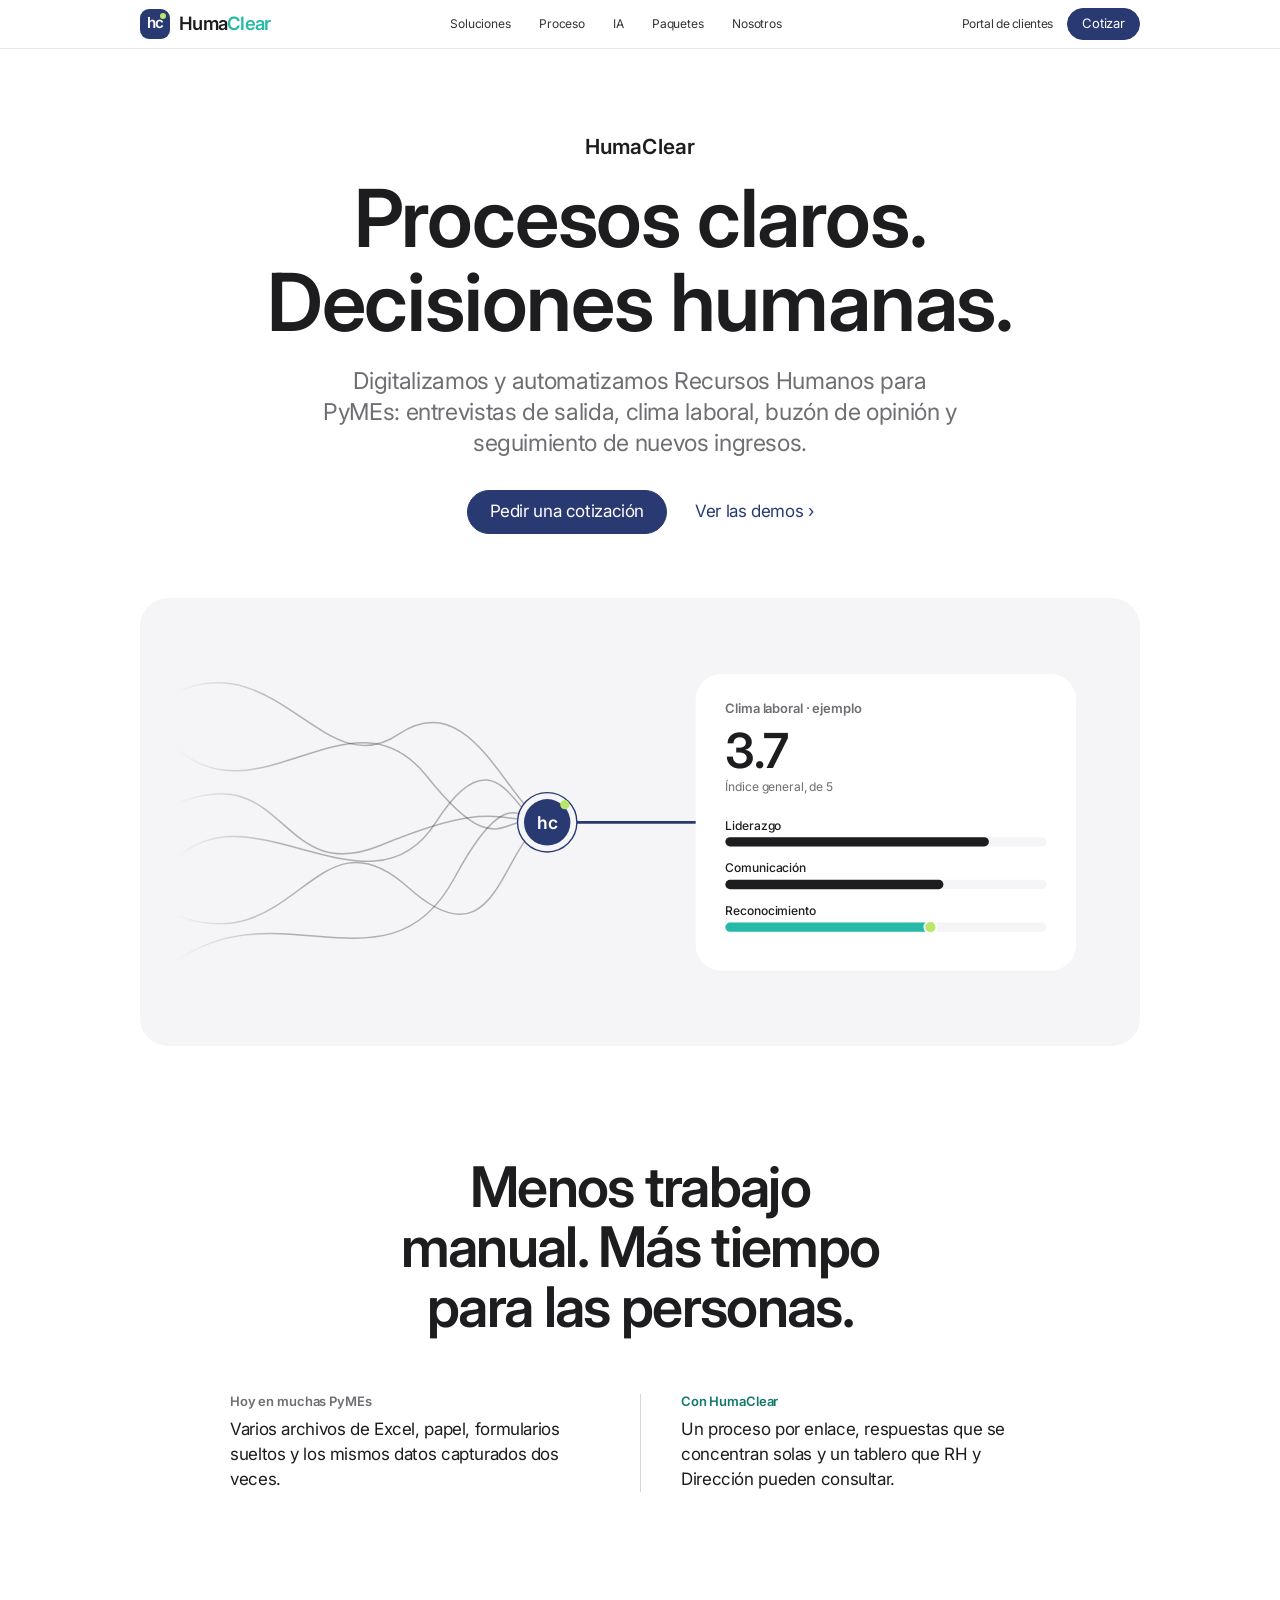
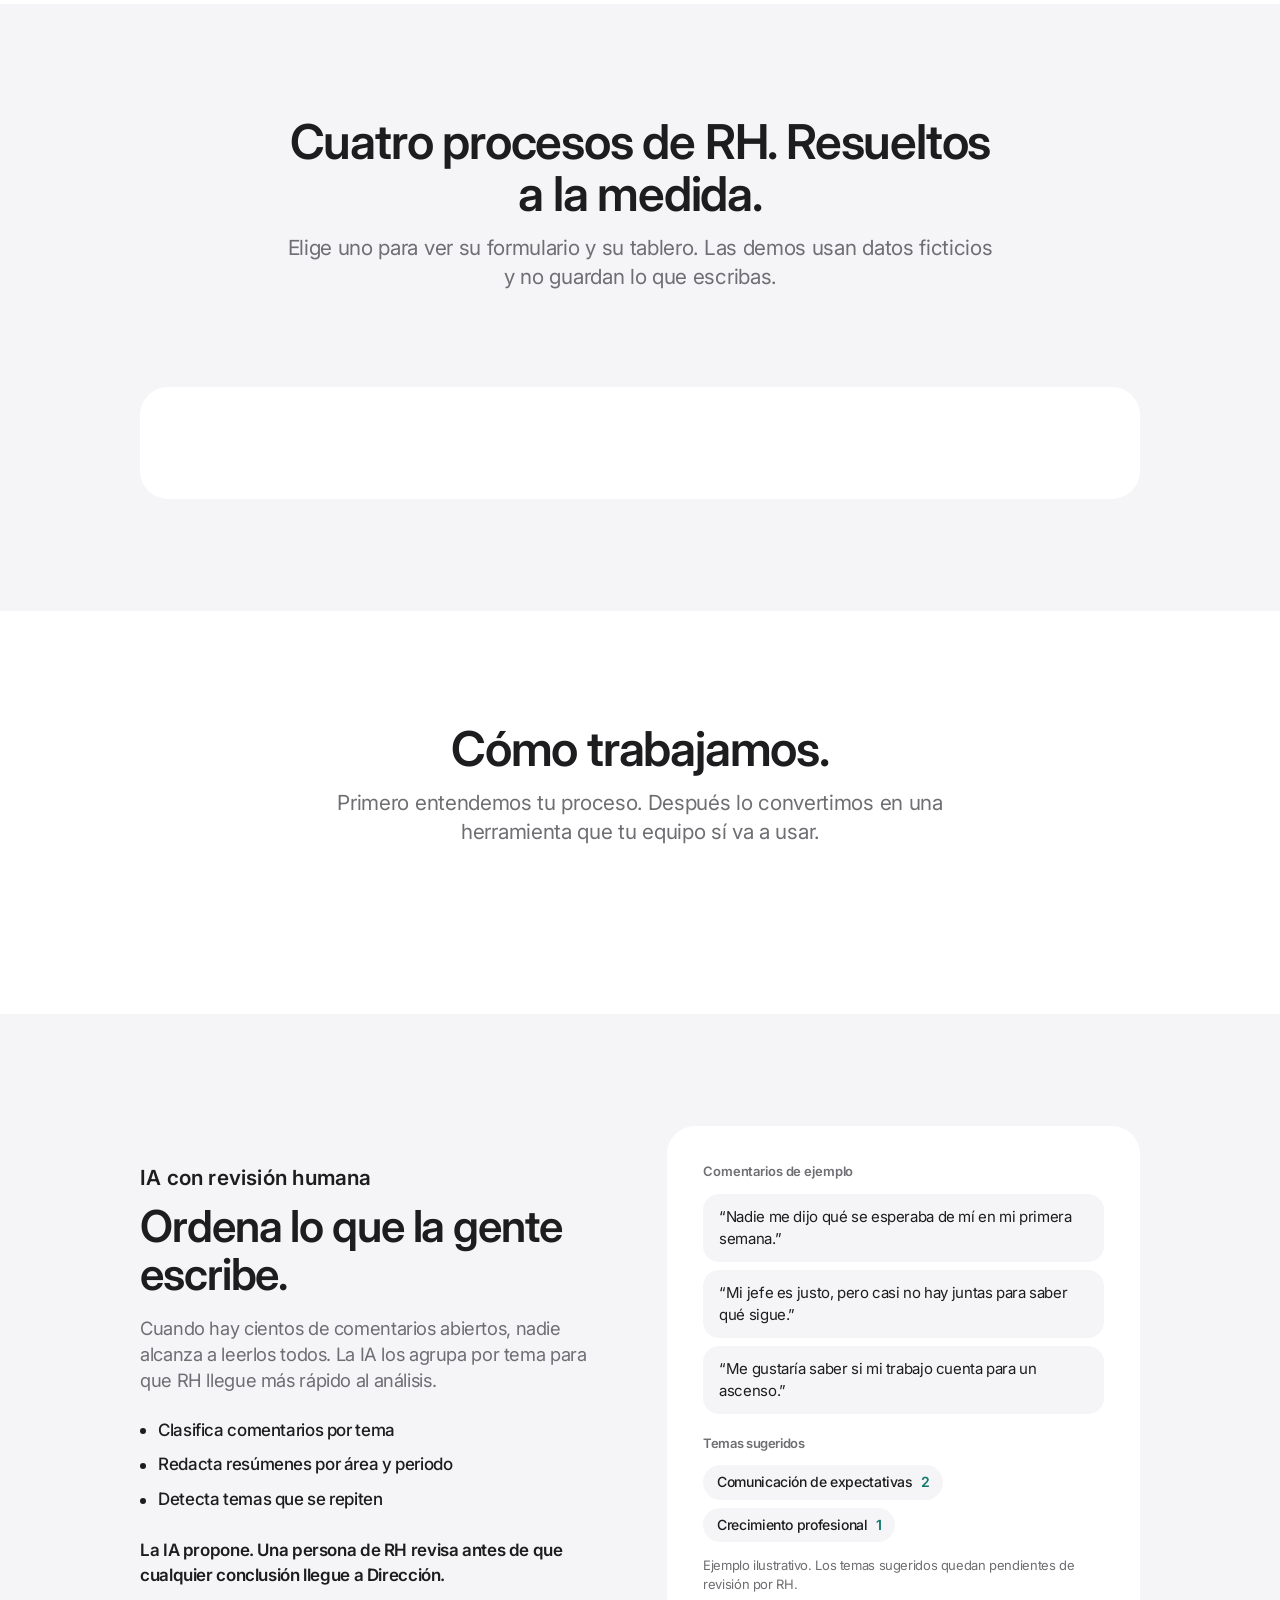
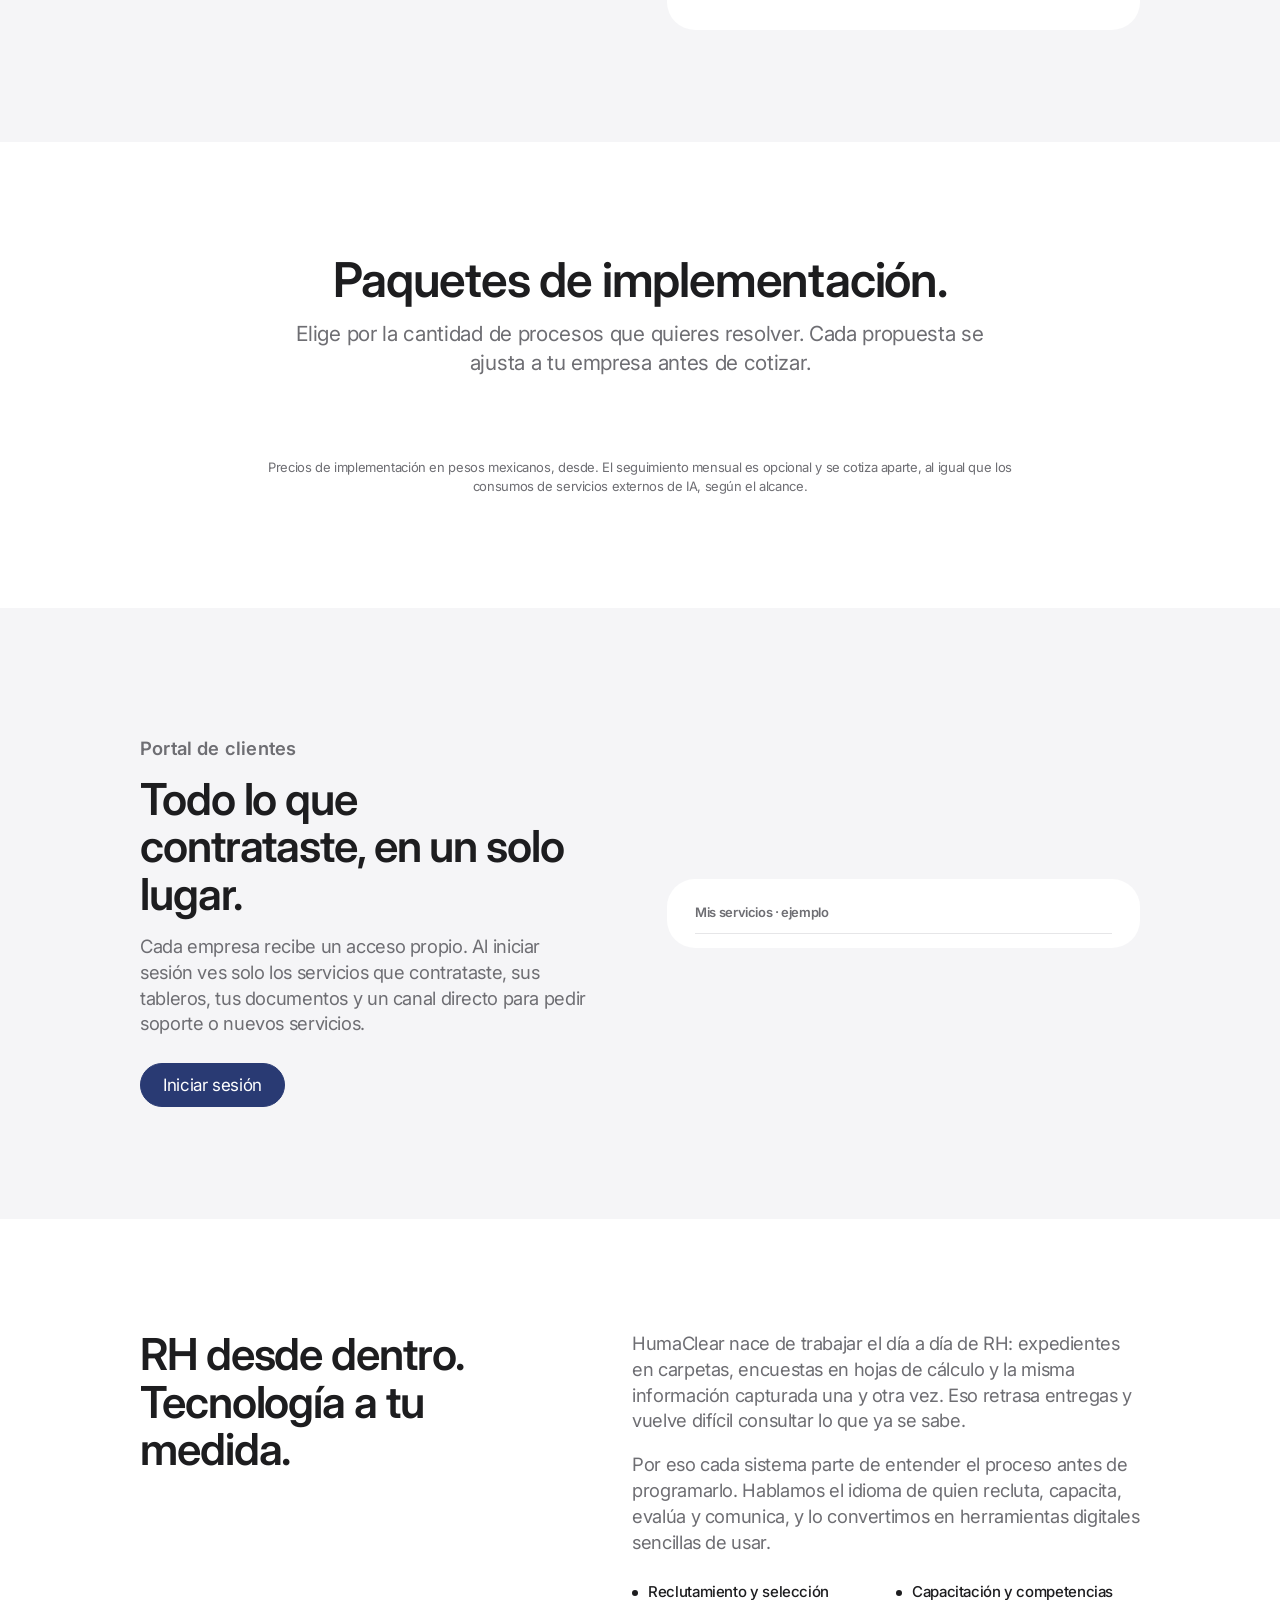
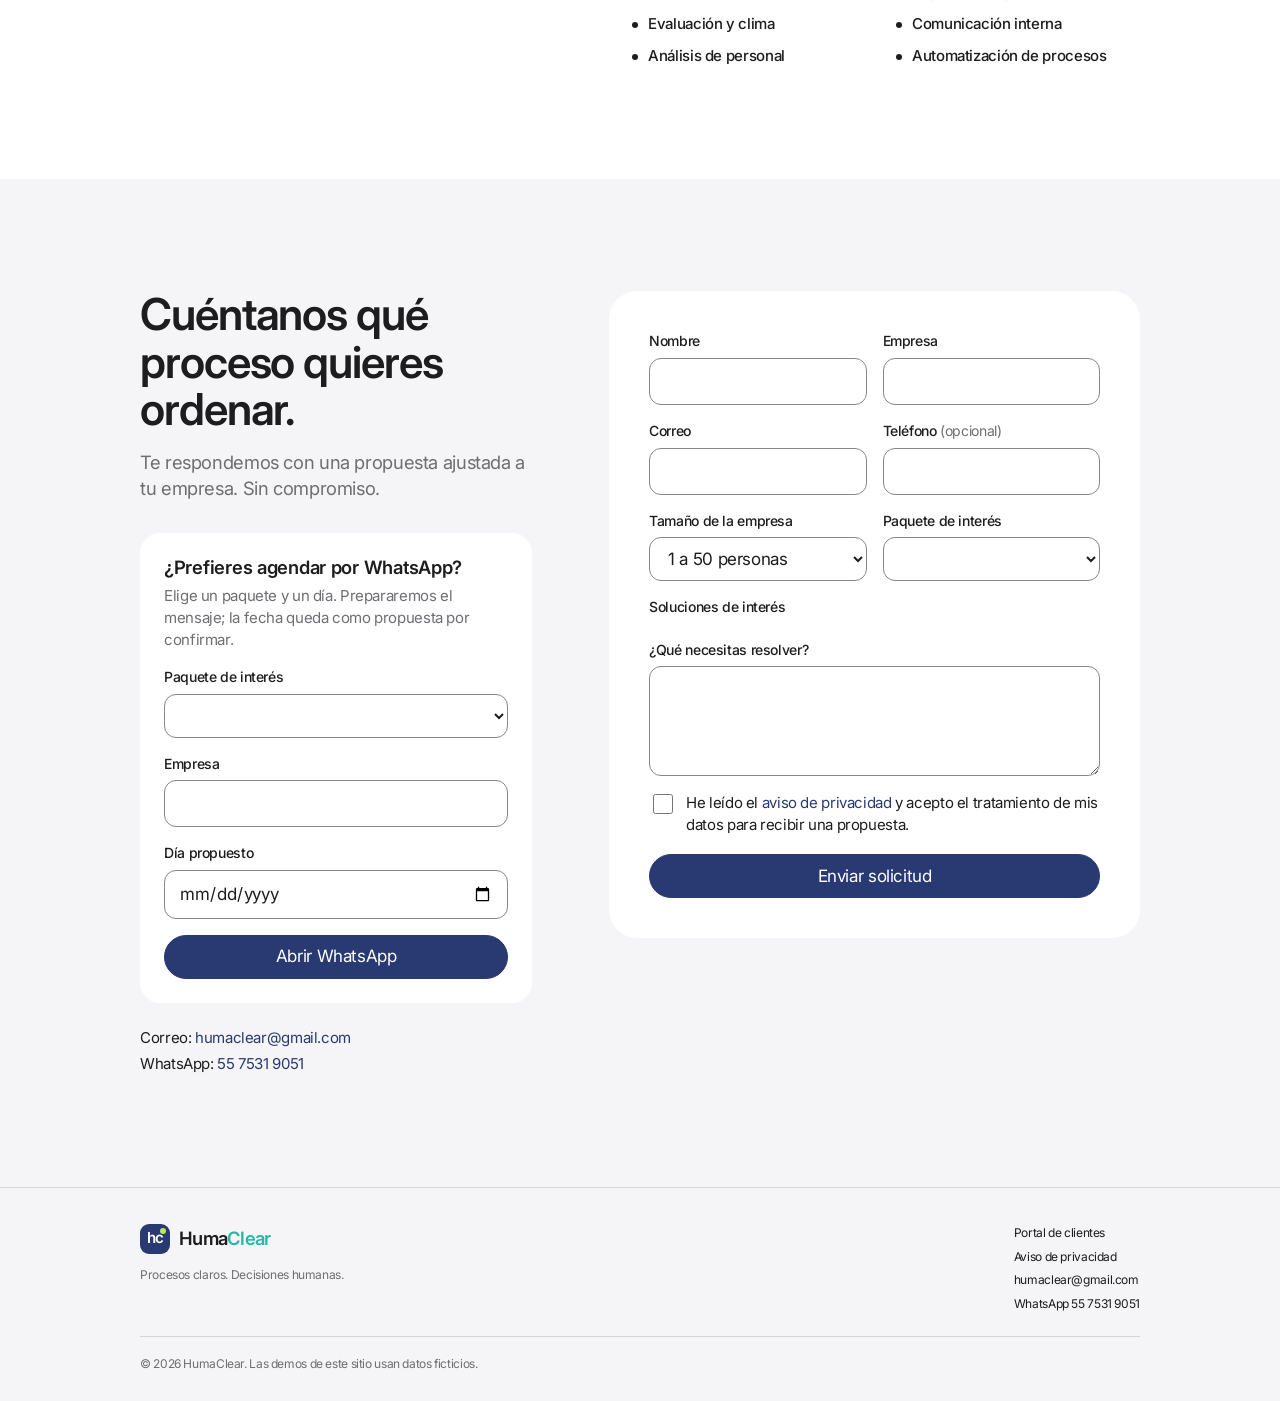
==== commit 2f2716a4: "nuevo" ====
--- a/index.html
+++ b/index.html
@@ -12,8 +12,29 @@
   <link rel="icon" href="assets/favicon.svg" type="image/svg+xml">
   <link rel="preconnect" href="https://fonts.googleapis.com">
   <link rel="preconnect" href="https://fonts.gstatic.com" crossorigin>
-  <link href="https://fonts.googleapis.com/css2?family=Inter:wght@400;500;600&display=swap" rel="stylesheet">
+  <link rel="preload" as="style" href="https://fonts.googleapis.com/css2?family=Inter:wght@400;500;600&display=swap" onload="this.onload=null;this.rel='stylesheet'">
+  <noscript><link href="https://fonts.googleapis.com/css2?family=Inter:wght@400;500;600&display=swap" rel="stylesheet"></noscript>
   <link rel="stylesheet" href="css/styles.css">
+  <script>
+  /* Aviso si el JavaScript no llega a ejecutarse (config.js mal pegado, archivos fuera de la raíz, etc.) */
+  (function () {
+    var errs = [];
+    window.addEventListener("error", function (e) { var t = e.target; errs.push(t && t.src ? "No se pudo cargar " + t.src : (e.message || "Error de JavaScript")); }, true);
+    window.addEventListener("unhandledrejection", function (e) { errs.push(String((e.reason && e.reason.message) || e.reason)); });
+    window.addEventListener("load", function () {
+      setTimeout(function () {
+        if (document.documentElement.getAttribute("data-ready")) return;
+        var d = document.createElement("div");
+        d.setAttribute("role", "alert");
+        d.style.cssText = "position:fixed;left:16px;right:16px;bottom:16px;z-index:99;margin:auto;max-width:640px;background:#1d1d1f;color:#fff;padding:14px 18px;border-radius:14px;font:14px/1.45 -apple-system,system-ui,sans-serif";
+        var s = document.createElement("strong"); s.textContent = "La página no terminó de cargar.";
+        var p = document.createElement("div"); p.textContent = errs[0] || "Abre la consola (F12) para ver el detalle.";
+        var h = document.createElement("div"); h.style.opacity = ".75"; h.textContent = "Revisa que js/config.js tenga comillas y comas correctas y que index.html, css/ y js/ estén en la raíz del repositorio.";
+        d.appendChild(s); d.appendChild(p); d.appendChild(h); document.body.appendChild(d);
+      }, 3500);
+    });
+  })();
+  </script>
 </head>
 <body>
 <a class="sr-only" href="#contenido">Saltar al contenido</a>
@@ -88,6 +109,21 @@
     </div>
   </section>
 
+  <section class="section video-section" id="video" hidden aria-label="Video de HumaClear">
+    <div class="wrap">
+      <div class="section-head">
+        <h2>Míralo en acción.</h2>
+        <p>Un recorrido corto por cómo se ve HumaClear por dentro.</p>
+      </div>
+      <div class="video-frame">
+        <video id="demoVideo" controls playsinline preload="metadata" poster="assets/humaclear-poster.jpg">
+          <source src="assets/humaclear.mp4" type="video/mp4">
+          <source src="assets/humaclear.webm" type="video/webm">
+        </video>
+      </div>
+    </div>
+  </section>
+
   <section class="section editorial" aria-label="Antes y después">
     <div class="wrap">
       <h2>Menos trabajo manual. Más tiempo para las personas.</h2>
@@ -177,10 +213,6 @@
     <div class="wrap about">
       <div>
         <h2>RH desde dentro. Tecnología a tu medida.</h2>
-        <div class="founder">
-          <div class="avatar" aria-hidden="true">AC</div>
-          <div><strong>Adrián Carlín</strong><span>Psicólogo y profesional de Recursos Humanos. Fundador de HumaClear.</span></div>
-        </div>
       </div>
       <div class="about-body">
         <p>HumaClear nace de trabajar el día a día de RH: expedientes en carpetas, encuestas en hojas de cálculo y la misma información capturada una y otra vez. Eso retrasa entregas y vuelve difícil consultar lo que ya se sabe.</p>
